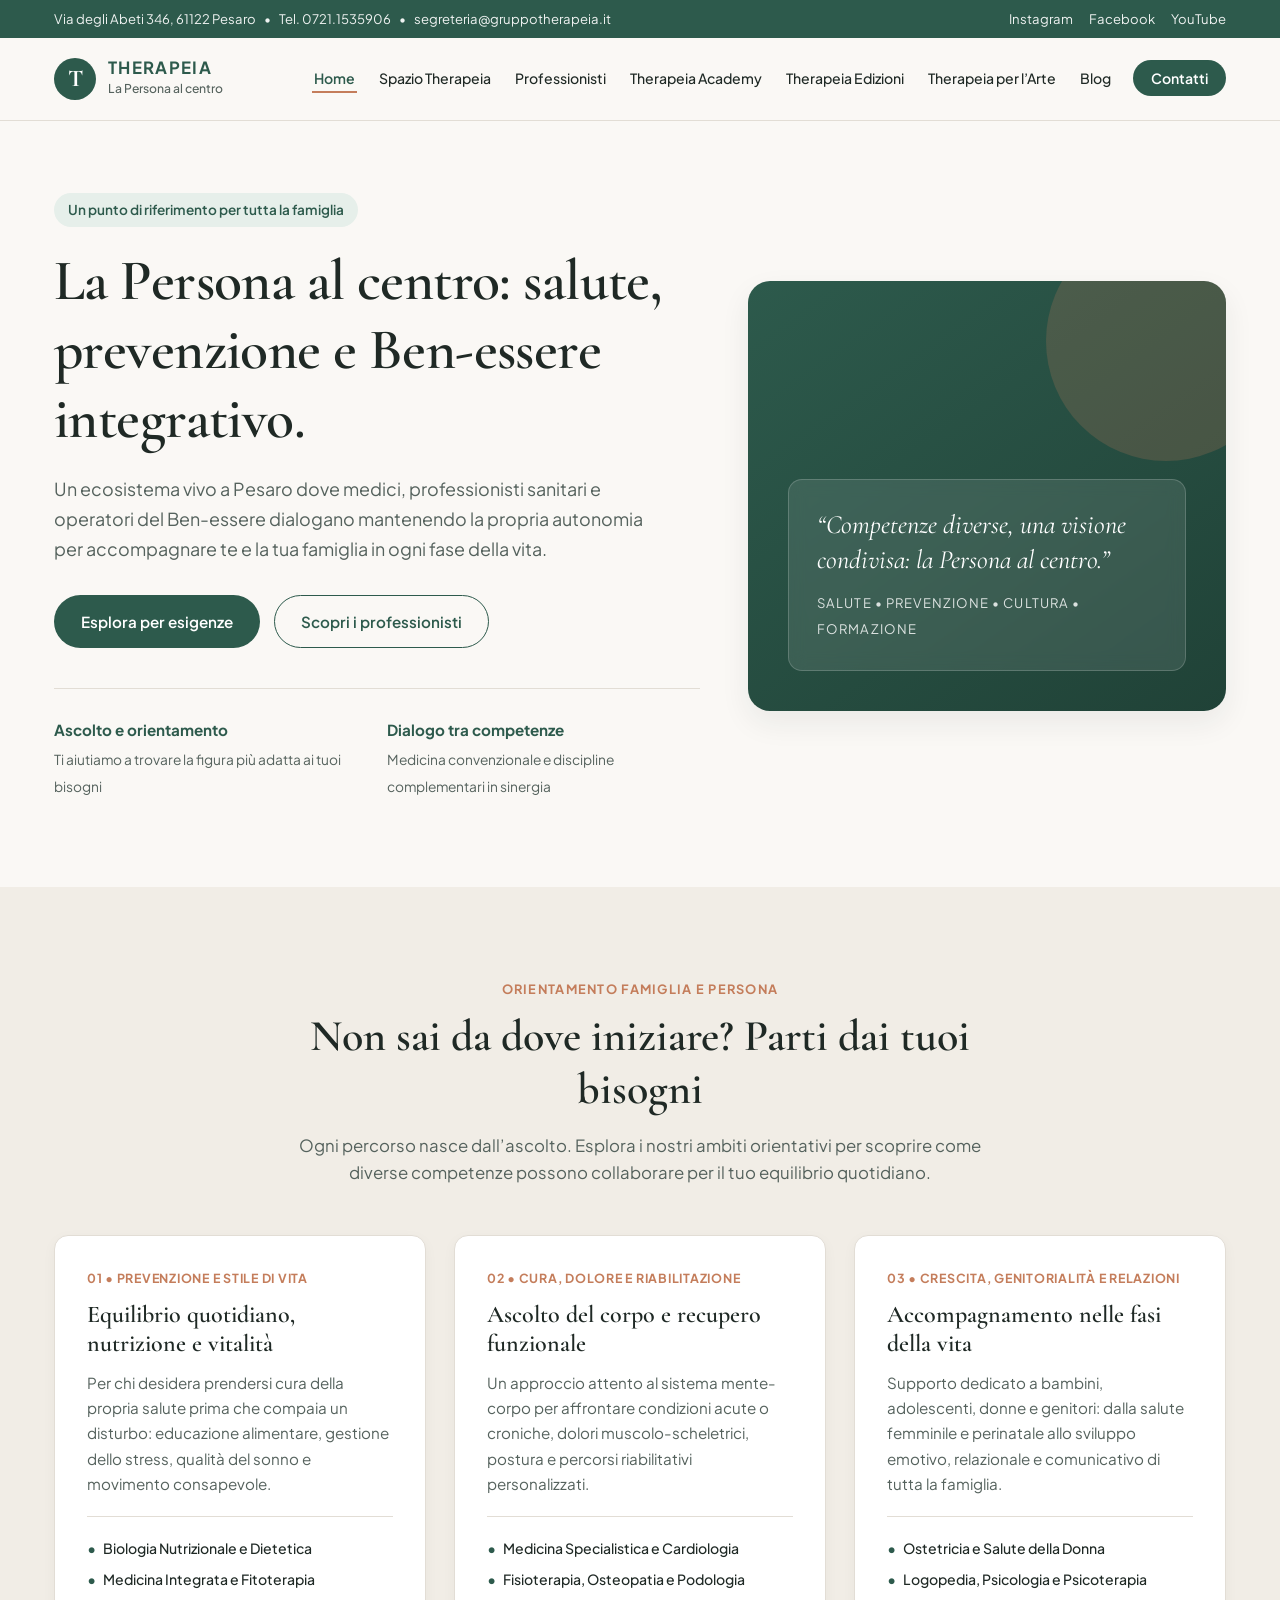
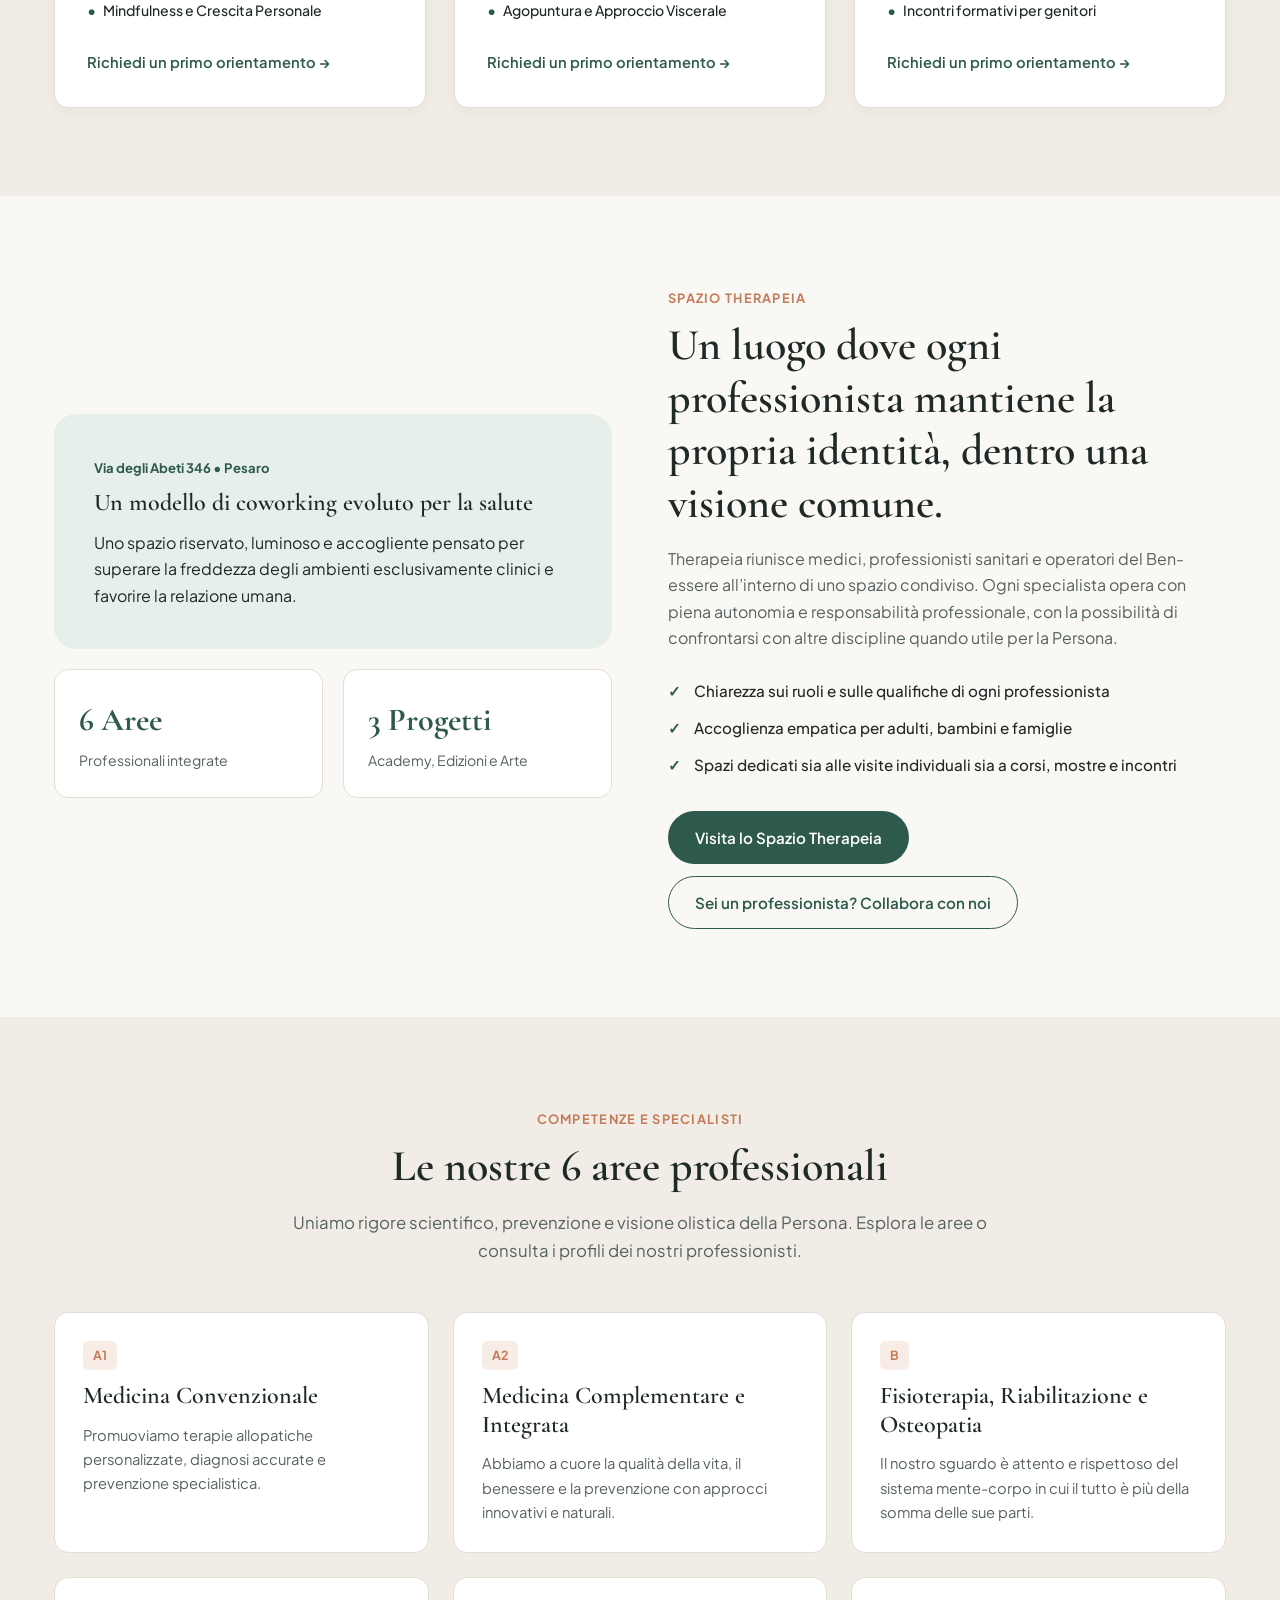
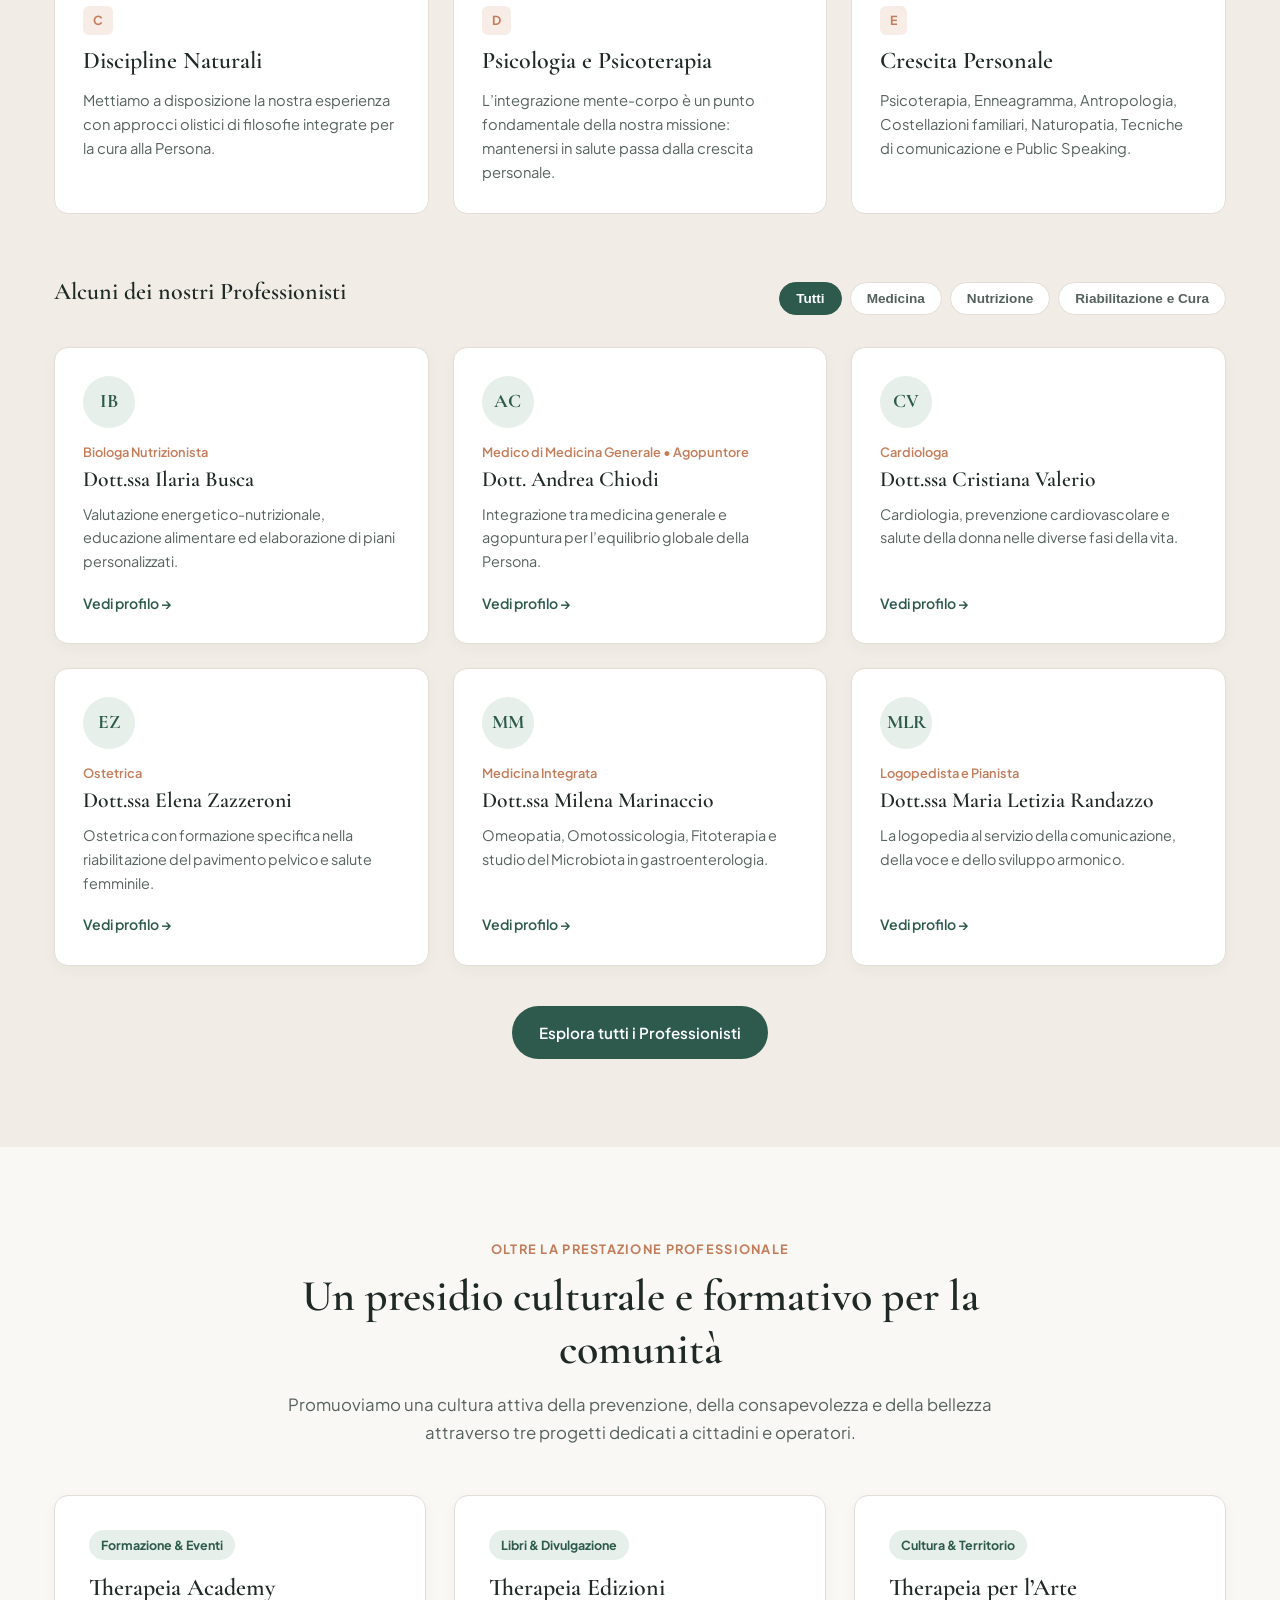
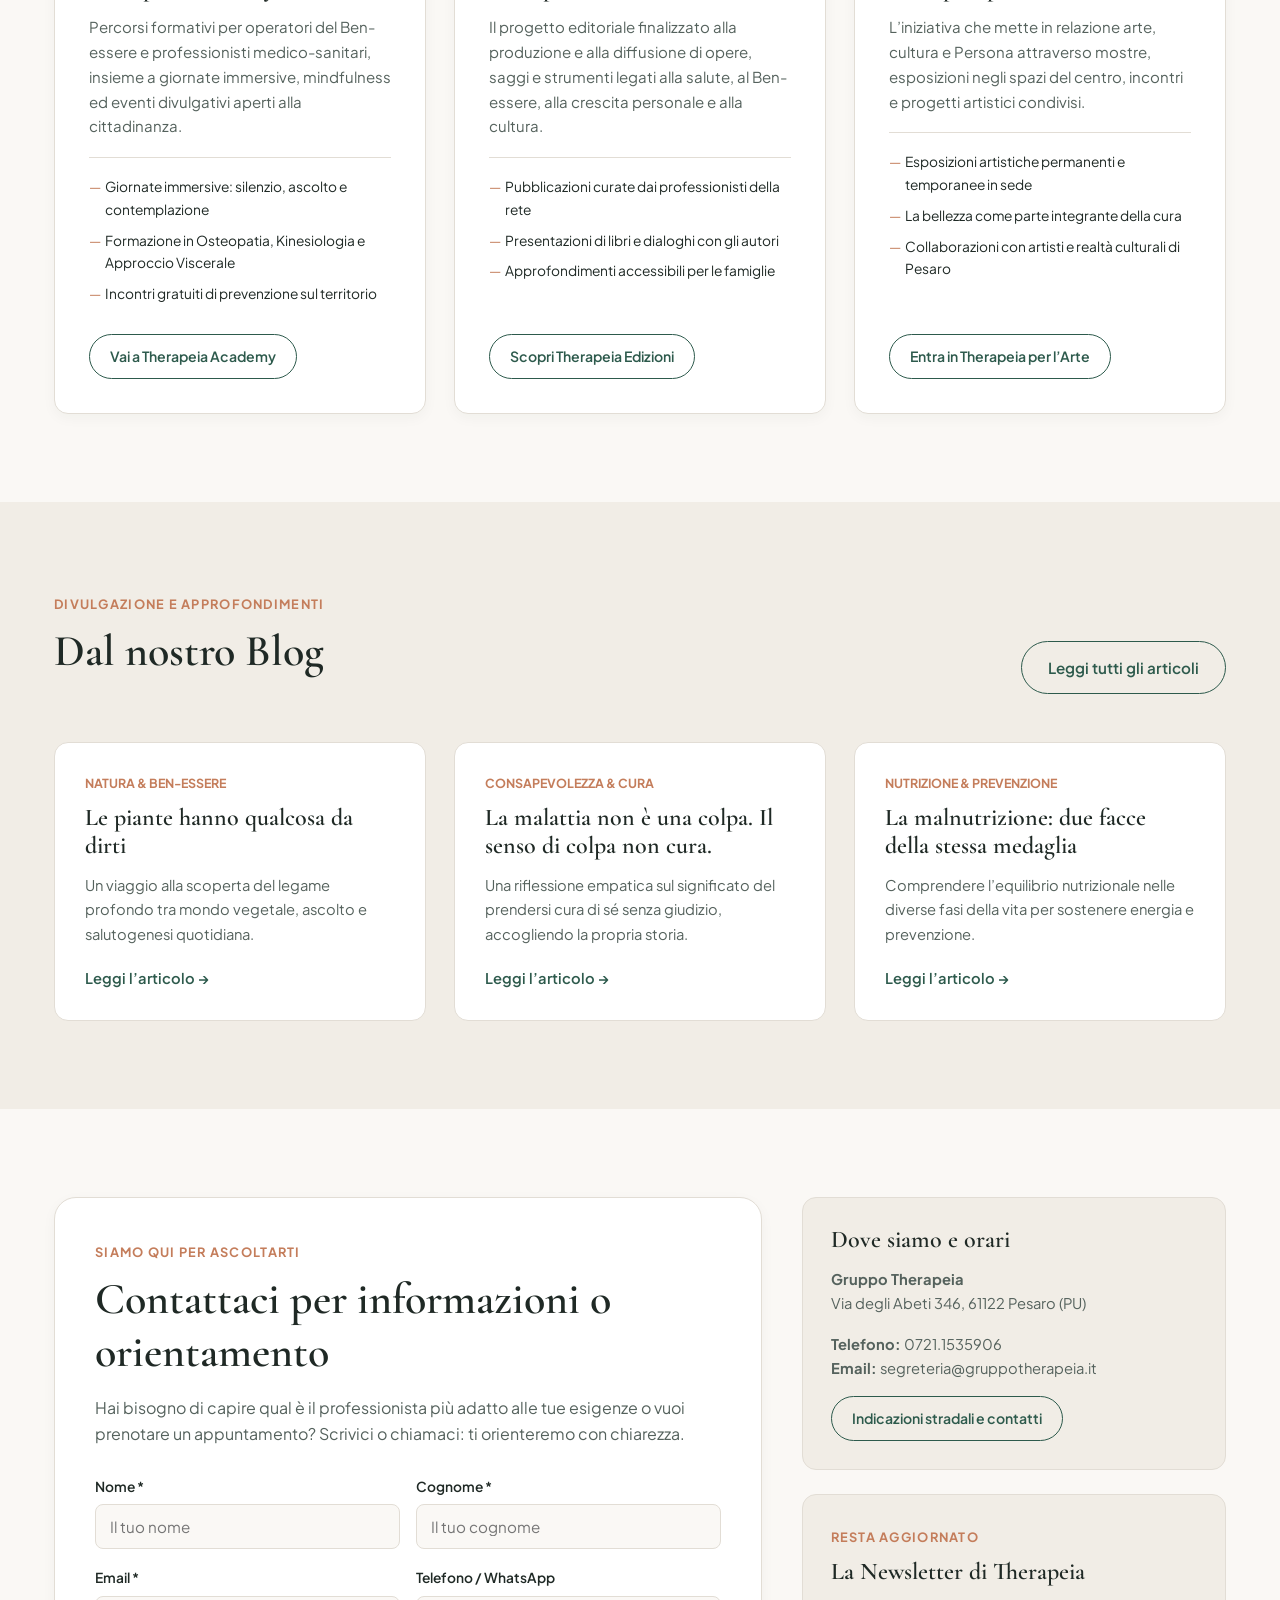
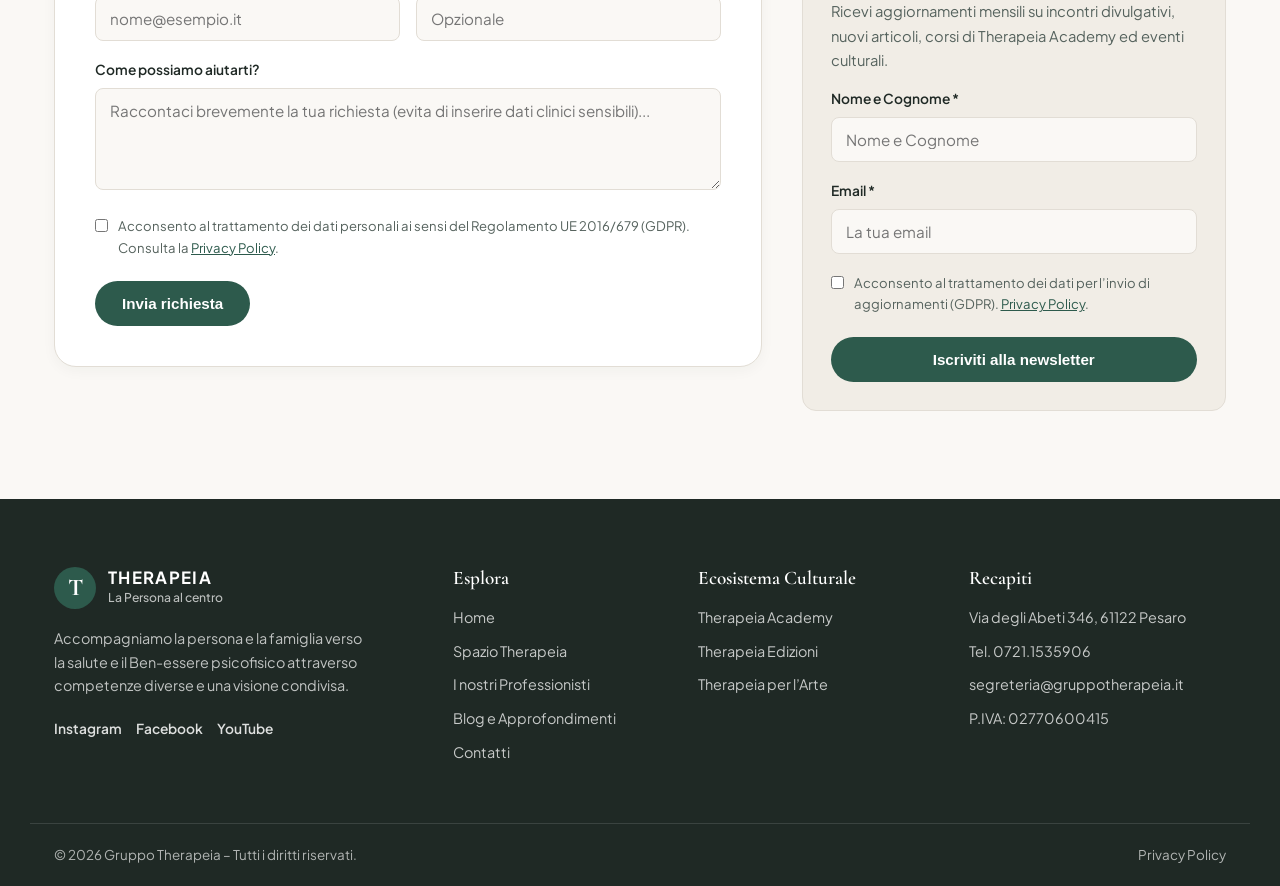
==== index.html @ 41086711 "miao" ====
<!DOCTYPE html>
<html lang="it">
<head>
  <meta charset="UTF-8">
  <meta name="viewport" content="width=device-width, initial-scale=1.0">
  <meta name="description" content="Gruppo Therapeia Pesaro – La Persona al centro. Un punto di riferimento per la salute e il Ben-essere integrativo di tutta la famiglia.">
  <title>Gruppo Therapeia | La Persona al centro – Salute e Ben-essere a Pesaro</title>
  <link rel="preconnect" href="https://fonts.googleapis.com">
  <link rel="preconnect" href="https://fonts.gstatic.com" crossorigin>
  <link href="https://fonts.googleapis.com/css2?family=Cormorant+Garamond:ital,wght@0,500;0,600;0,700;1,500&family=Plus+Jakarta+Sans:wght@400;500;600;700&display=swap" rel="stylesheet">
  <link rel="stylesheet" href="style.css">
</head>
<body>

  <!-- TOP BAR -->
  <div class="top-bar">
    <div class="container top-bar-inner">
      <div class="top-bar-info">
        <span>Via degli Abeti 346, 61122 Pesaro</span>
        <span class="separator">•</span>
        <a href="tel:07211535906">Tel. 0721.1535906</a>
        <span class="separator">•</span>
        <a href="mailto:segreteria@gruppotherapeia.it">segreteria@gruppotherapeia.it</a>
      </div>
      <div class="top-bar-socials">
        <a href="https://www.instagram.com/gruppotherapeia" target="_blank" rel="noopener" aria-label="Instagram">Instagram</a>
        <a href="https://www.facebook.com/Therapeia" target="_blank" rel="noopener" aria-label="Facebook">Facebook</a>
        <a href="https://www.youtube.com/@Therapeia2023" target="_blank" rel="noopener" aria-label="YouTube">YouTube</a>
      </div>
    </div>
  </div>

  <!-- HEADER & NAVIGATION -->
  <header class="site-header" id="siteHeader">
    <div class="container header-inner">
      <a href="index.html" class="brand-logo" aria-label="Gruppo Therapeia Home">
        <span class="brand-mark">T</span>
        <div class="brand-text">
          <span class="brand-name">THERAPEIA</span>
          <span class="brand-payoff">La Persona al centro</span>
        </div>
      </a>

      <button class="mobile-toggle" id="mobileToggle" aria-label="Apri menu" aria-expanded="false">
        <span></span>
        <span></span>
        <span></span>
      </button>

      <nav class="main-nav" id="mainNav" aria-label="Navigazione principale">
        <ul class="nav-list">
          <li><a href="index.html" class="nav-link active">Home</a></li>
          <li><a href="spazio.html" class="nav-link">Spazio Therapeia</a></li>
          <li><a href="professionisti.html" class="nav-link">Professionisti</a></li>
          <li><a href="academy.html" class="nav-link">Therapeia Academy</a></li>
          <li><a href="edizioni.html" class="nav-link">Therapeia Edizioni</a></li>
          <li><a href="arte.html" class="nav-link">Therapeia per l’Arte</a></li>
          <li><a href="blog.html" class="nav-link">Blog</a></li>
          <li><a href="contatti.html" class="nav-cta">Contatti</a></li>
        </ul>
      </nav>
    </div>
  </header>

  <main>
    <!-- HERO SECTION -->
    <section class="hero">
      <div class="container hero-grid">
        <div class="hero-content">
          <span class="badge-pill">Un punto di riferimento per tutta la famiglia</span>
          <h1>La Persona al centro: salute, prevenzione e Ben-essere integrativo.</h1>
          <p class="hero-lead">
            Un ecosistema vivo a Pesaro dove medici, professionisti sanitari e operatori del Ben-essere dialogano mantenendo la propria autonomia per accompagnare te e la tua famiglia in ogni fase della vita.
          </p>
          <div class="hero-actions">
            <a href="#orientamento" class="btn btn-primary">Esplora per esigenze</a>
            <a href="professionisti.html" class="btn btn-outline">Scopri i professionisti</a>
          </div>
          <div class="hero-pillars">
            <div class="pillar-item">
              <strong>Ascolto e orientamento</strong>
              <span>Ti aiutiamo a trovare la figura più adatta ai tuoi bisogni</span>
            </div>
            <div class="pillar-item">
              <strong>Dialogo tra competenze</strong>
              <span>Medicina convenzionale e discipline complementari in sinergia</span>
            </div>
          </div>
        </div>
        <div class="hero-visual">
          <div class="hero-card-main">
            <div class="hero-image-placeholder">
              <div class="hero-quote-box">
                <p class="quote-text">“Competenze diverse, una visione condivisa: la Persona al centro.”</p>
                <span class="quote-sub">Salute • Prevenzione • Cultura • Formazione</span>
              </div>
            </div>
          </div>
        </div>
      </div>
    </section>

    <!-- PERCORSI ORIENTATIVI (ESPLORA PER ESIGENZE) -->
    <section class="section section-sand" id="orientamento">
      <div class="container">
        <div class="section-header centered">
          <span class="eyebrow">Orientamento Famiglia e Persona</span>
          <h2>Non sai da dove iniziare? Parti dai tuoi bisogni</h2>
          <p class="section-desc">
            Ogni percorso nasce dall’ascolto. Esplora i nostri ambiti orientativi per scoprire come diverse competenze possono collaborare per il tuo equilibrio quotidiano.
          </p>
        </div>

        <div class="pathways-grid">
          <article class="pathway-card">
            <span class="pathway-tag">01 • Prevenzione e Stile di Vita</span>
            <h3>Equilibrio quotidiano, nutrizione e vitalità</h3>
            <p>
              Per chi desidera prendersi cura della propria salute prima che compaia un disturbo: educazione alimentare, gestione dello stress, qualità del sonno e movimento consapevole.
            </p>
            <ul class="pathway-areas">
              <li>Biologia Nutrizionale e Dietetica</li>
              <li>Medicina Integrata e Fitoterapia</li>
              <li>Mindfulness e Crescita Personale</li>
            </ul>
            <a href="contatti.html" class="text-link">Richiedi un primo orientamento →</a>
          </article>

          <article class="pathway-card">
            <span class="pathway-tag">02 • Cura, Dolore e Riabilitazione</span>
            <h3>Ascolto del corpo e recupero funzionale</h3>
            <p>
              Un approccio attento al sistema mente-corpo per affrontare condizioni acute o croniche, dolori muscolo-scheletrici, postura e percorsi riabilitativi personalizzati.
            </p>
            <ul class="pathway-areas">
              <li>Medicina Specialistica e Cardiologia</li>
              <li>Fisioterapia, Osteopatia e Podologia</li>
              <li>Agopuntura e Approccio Viscerale</li>
            </ul>
            <a href="contatti.html" class="text-link">Richiedi un primo orientamento →</a>
          </article>

          <article class="pathway-card">
            <span class="pathway-tag">03 • Crescita, Genitorialità e Relazioni</span>
            <h3>Accompagnamento nelle fasi della vita</h3>
            <p>
              Supporto dedicato a bambini, adolescenti, donne e genitori: dalla salute femminile e perinatale allo sviluppo emotivo, relazionale e comunicativo di tutta la famiglia.
            </p>
            <ul class="pathway-areas">
              <li>Ostetricia e Salute della Donna</li>
              <li>Logopedia, Psicologia e Psicoterapia</li>
              <li>Incontri formativi per genitori</li>
            </ul>
            <a href="contatti.html" class="text-link">Richiedi un primo orientamento →</a>
          </article>
        </div>
      </div>
    </section>

    <!-- SPAZIO THERAPEIA -->
    <section class="section" id="spazio">
      <div class="container split-grid">
        <div class="split-visual">
          <div class="spazio-showcase">
            <div class="spazio-box-primary">
              <span class="spazio-label">Via degli Abeti 346 • Pesaro</span>
              <h3>Un modello di coworking evoluto per la salute</h3>
              <p>
                Uno spazio riservato, luminoso e accogliente pensato per superare la freddezza degli ambienti esclusivamente clinici e favorire la relazione umana.
              </p>
            </div>
            <div class="spazio-stats">
              <div class="stat-card">
                <strong>6 Aree</strong>
                <span>Professionali integrate</span>
              </div>
              <div class="stat-card">
                <strong>3 Progetti</strong>
                <span>Academy, Edizioni e Arte</span>
              </div>
            </div>
          </div>
        </div>
        <div class="split-content">
          <span class="eyebrow">Spazio Therapeia</span>
          <h2>Un luogo dove ogni professionista mantiene la propria identità, dentro una visione comune.</h2>
          <p>
            Therapeia riunisce medici, professionisti sanitari e operatori del Ben-essere all’interno di uno spazio condiviso. Ogni specialista opera con piena autonomia e responsabilità professionale, con la possibilità di confrontarsi con altre discipline quando utile per la Persona.
          </p>
          <ul class="check-list">
            <li>Chiarezza sui ruoli e sulle qualifiche di ogni professionista</li>
            <li>Accoglienza empatica per adulti, bambini e famiglie</li>
            <li>Spazi dedicati sia alle visite individuali sia a corsi, mostre e incontri</li>
          </ul>
          <div class="btn-group">
            <a href="spazio.html" class="btn btn-primary">Visita lo Spazio Therapeia</a>
            <a href="contatti.html" class="btn btn-outline">Sei un professionista? Collabora con noi</a>
          </div>
        </div>
      </div>
    </section>

    <!-- AREE PROFESSIONALI & PROFESSIONISTI -->
    <section class="section section-sand" id="professionisti">
      <div class="container">
        <div class="section-header centered">
          <span class="eyebrow">Competenze e Specialisti</span>
          <h2>Le nostre 6 aree professionali</h2>
          <p class="section-desc">
            Uniamo rigore scientifico, prevenzione e visione olistica della Persona. Esplora le aree o consulta i profili dei nostri professionisti.
          </p>
        </div>

        <div class="areas-grid">
          <div class="area-card">
            <span class="area-code">A1</span>
            <h3>Medicina Convenzionale</h3>
            <p>Promuoviamo terapie allopatiche personalizzate, diagnosi accurate e prevenzione specialistica.</p>
          </div>
          <div class="area-card">
            <span class="area-code">A2</span>
            <h3>Medicina Complementare e Integrata</h3>
            <p>Abbiamo a cuore la qualità della vita, il benessere e la prevenzione con approcci innovativi e naturali.</p>
          </div>
          <div class="area-card">
            <span class="area-code">B</span>
            <h3>Fisioterapia, Riabilitazione e Osteopatia</h3>
            <p>Il nostro sguardo è attento e rispettoso del sistema mente-corpo in cui il tutto è più della somma delle sue parti.</p>
          </div>
          <div class="area-card">
            <span class="area-code">C</span>
            <h3>Discipline Naturali</h3>
            <p>Mettiamo a disposizione la nostra esperienza con approcci olistici di filosofie integrate per la cura alla Persona.</p>
          </div>
          <div class="area-card">
            <span class="area-code">D</span>
            <h3>Psicologia e Psicoterapia</h3>
            <p>L’integrazione mente-corpo è un punto fondamentale della nostra missione: mantenersi in salute passa dalla crescita personale.</p>
          </div>
          <div class="area-card">
            <span class="area-code">E</span>
            <h3>Crescita Personale</h3>
            <p>Psicoterapia, Enneagramma, Antropologia, Costellazioni familiari, Naturopatia, Tecniche di comunicazione e Public Speaking.</p>
          </div>
        </div>

        <div class="professionals-preview">
          <div class="preview-header">
            <h3>Alcuni dei nostri Professionisti</h3>
            <div class="filter-pills" role="tablist" aria-label="Filtra professionisti per area">
              <button class="filter-btn active" data-filter="all">Tutti</button>
              <button class="filter-btn" data-filter="medicina">Medicina</button>
              <button class="filter-btn" data-filter="nutrizione">Nutrizione</button>
              <button class="filter-btn" data-filter="riabilitazione">Riabilitazione e Cura</button>
            </div>
          </div>

          <div class="team-grid" id="teamGrid">
            <article class="pro-card" data-category="nutrizione">
              <div class="pro-avatar">IB</div>
              <span class="pro-role">Biologa Nutrizionista</span>
              <h4>Dott.ssa Ilaria Busca</h4>
              <p>Valutazione energetico-nutrizionale, educazione alimentare ed elaborazione di piani personalizzati.</p>
              <a href="professionisti.html" class="pro-link">Vedi profilo →</a>
            </article>

            <article class="pro-card" data-category="medicina">
              <div class="pro-avatar">AC</div>
              <span class="pro-role">Medico di Medicina Generale • Agopuntore</span>
              <h4>Dott. Andrea Chiodi</h4>
              <p>Integrazione tra medicina generale e agopuntura per l’equilibrio globale della Persona.</p>
              <a href="professionisti.html" class="pro-link">Vedi profilo →</a>
            </article>

            <article class="pro-card" data-category="medicina">
              <div class="pro-avatar">CV</div>
              <span class="pro-role">Cardiologa</span>
              <h4>Dott.ssa Cristiana Valerio</h4>
              <p>Cardiologia, prevenzione cardiovascolare e salute della donna nelle diverse fasi della vita.</p>
              <a href="professionisti.html" class="pro-link">Vedi profilo →</a>
            </article>

            <article class="pro-card" data-category="riabilitazione">
              <div class="pro-avatar">EZ</div>
              <span class="pro-role">Ostetrica</span>
              <h4>Dott.ssa Elena Zazzeroni</h4>
              <p>Ostetrica con formazione specifica nella riabilitazione del pavimento pelvico e salute femminile.</p>
              <a href="professionisti.html" class="pro-link">Vedi profilo →</a>
            </article>

            <article class="pro-card" data-category="medicina">
              <div class="pro-avatar">MM</div>
              <span class="pro-role">Medicina Integrata</span>
              <h4>Dott.ssa Milena Marinaccio</h4>
              <p>Omeopatia, Omotossicologia, Fitoterapia e studio del Microbiota in gastroenterologia.</p>
              <a href="professionisti.html" class="pro-link">Vedi profilo →</a>
            </article>

            <article class="pro-card" data-category="riabilitazione">
              <div class="pro-avatar">MLR</div>
              <span class="pro-role">Logopedista e Pianista</span>
              <h4>Dott.ssa Maria Letizia Randazzo</h4>
              <p>La logopedia al servizio della comunicazione, della voce e dello sviluppo armonico.</p>
              <a href="professionisti.html" class="pro-link">Vedi profilo →</a>
            </article>
          </div>

          <div class="centered-cta">
            <a href="professionisti.html" class="btn btn-primary">Esplora tutti i Professionisti</a>
          </div>
        </div>
      </div>
    </section>

    <!-- ECOSISTEMA CULTURALE: ACADEMY, EDIZIONI, ARTE -->
    <section class="section" id="ecosistema">
      <div class="container">
        <div class="section-header centered">
          <span class="eyebrow">Oltre la prestazione professionale</span>
          <h2>Un presidio culturale e formativo per la comunità</h2>
          <p class="section-desc">
            Promuoviamo una cultura attiva della prevenzione, della consapevolezza e della bellezza attraverso tre progetti dedicati a cittadini e operatori.
          </p>
        </div>

        <div class="ecosystem-grid">
          <article class="eco-card">
            <div class="eco-badge">Formazione & Eventi</div>
            <h3>Therapeia Academy</h3>
            <p>
              Percorsi formativi per operatori del Ben-essere e professionisti medico-sanitari, insieme a giornate immersive, mindfulness ed eventi divulgativi aperti alla cittadinanza.
            </p>
            <ul class="eco-highlights">
              <li>Giornate immersive: silenzio, ascolto e contemplazione</li>
              <li>Formazione in Osteopatia, Kinesiologia e Approccio Viscerale</li>
              <li>Incontri gratuiti di prevenzione sul territorio</li>
            </ul>
            <a href="academy.html" class="btn btn-outline btn-sm">Vai a Therapeia Academy</a>
          </article>

          <article class="eco-card">
            <div class="eco-badge">Libri & Divulgazione</div>
            <h3>Therapeia Edizioni</h3>
            <p>
              Il progetto editoriale finalizzato alla produzione e alla diffusione di opere, saggi e strumenti legati alla salute, al Ben-essere, alla crescita personale e alla cultura.
            </p>
            <ul class="eco-highlights">
              <li>Pubblicazioni curate dai professionisti della rete</li>
              <li>Presentazioni di libri e dialoghi con gli autori</li>
              <li>Approfondimenti accessibili per le famiglie</li>
            </ul>
            <a href="edizioni.html" class="btn btn-outline btn-sm">Scopri Therapeia Edizioni</a>
          </article>

          <article class="eco-card">
            <div class="eco-badge">Cultura & Territorio</div>
            <h3>Therapeia per l’Arte</h3>
            <p>
              L’iniziativa che mette in relazione arte, cultura e Persona attraverso mostre, esposizioni negli spazi del centro, incontri e progetti artistici condivisi.
            </p>
            <ul class="eco-highlights">
              <li>Esposizioni artistiche permanenti e temporanee in sede</li>
              <li>La bellezza come parte integrante della cura</li>
              <li>Collaborazioni con artisti e realtà culturali di Pesaro</li>
            </ul>
            <a href="arte.html" class="btn btn-outline btn-sm">Entra in Therapeia per l’Arte</a>
          </article>
        </div>
      </div>
    </section>

    <!-- BLOG & PILLOLE INFORMATIVE -->
    <section class="section section-sand" id="blog">
      <div class="container">
        <div class="section-header flex-between">
          <div>
            <span class="eyebrow">Divulgazione e Approfondimenti</span>
            <h2>Dal nostro Blog</h2>
          </div>
          <a href="blog.html" class="btn btn-outline">Leggi tutti gli articoli</a>
        </div>

        <div class="blog-grid">
          <article class="blog-card">
            <div class="blog-meta">Natura & Ben-essere</div>
            <h3><a href="blog.html">Le piante hanno qualcosa da dirti</a></h3>
            <p>Un viaggio alla scoperta del legame profondo tra mondo vegetale, ascolto e salutogenesi quotidiana.</p>
            <a href="blog.html" class="text-link">Leggi l’articolo →</a>
          </article>

          <article class="blog-card">
            <div class="blog-meta">Consapevolezza & Cura</div>
            <h3><a href="blog.html">La malattia non è una colpa. Il senso di colpa non cura.</a></h3>
            <p>Una riflessione empatica sul significato del prendersi cura di sé senza giudizio, accogliendo la propria storia.</p>
            <a href="blog.html" class="text-link">Leggi l’articolo →</a>
          </article>

          <article class="blog-card">
            <div class="blog-meta">Nutrizione & Prevenzione</div>
            <h3><a href="blog.html">La malnutrizione: due facce della stessa medaglia</a></h3>
            <p>Comprendere l’equilibrio nutrizionale nelle diverse fasi della vita per sostenere energia e prevenzione.</p>
            <a href="blog.html" class="text-link">Leggi l’articolo →</a>
          </article>
        </div>
      </div>
    </section>

    <!-- CONTATTI & NEWSLETTER -->
    <section class="section" id="contatti">
      <div class="container contact-wrapper">
        <div class="contact-box">
          <span class="eyebrow">Siamo qui per ascoltarti</span>
          <h2>Contattaci per informazioni o orientamento</h2>
          <p>
            Hai bisogno di capire qual è il professionista più adatto alle tue esigenze o vuoi prenotare un appuntamento? Scrivici o chiamaci: ti orienteremo con chiarezza.
          </p>

          <form class="therapeia-form" id="contactForm" action="#" method="post">
            <div class="form-row">
              <div class="form-group">
                <label for="contactNome">Nome *</label>
                <input type="text" id="contactNome" name="nome" required placeholder="Il tuo nome">
              </div>
              <div class="form-group">
                <label for="contactCognome">Cognome *</label>
                <input type="text" id="contactCognome" name="cognome" required placeholder="Il tuo cognome">
              </div>
            </div>
            <div class="form-row">
              <div class="form-group">
                <label for="contactEmail">Email *</label>
                <input type="email" id="contactEmail" name="email" required placeholder="nome@esempio.it">
              </div>
              <div class="form-group">
                <label for="contactTelefono">Telefono / WhatsApp</label>
                <input type="tel" id="contactTelefono" name="telefono" placeholder="Opzionale">
              </div>
            </div>
            <div class="form-group">
              <label for="contactMessaggio">Come possiamo aiutarti?</label>
              <textarea id="contactMessaggio" name="messaggio" rows="4" placeholder="Raccontaci brevemente la tua richiesta (evita di inserire dati clinici sensibili)..."></textarea>
            </div>
            <div class="form-privacy">
              <input type="checkbox" id="privacyContact" required>
              <label for="privacyContact">
                Acconsento al trattamento dei dati personali ai sensi del Regolamento UE 2016/679 (GDPR). Consulta la <a href="privacy-policy.html">Privacy Policy</a>.
              </label>
            </div>
            <button type="submit" class="btn btn-primary">Invia richiesta</button>
          </form>
        </div>

        <aside class="newsletter-sidebar">
          <div class="info-card">
            <h3>Dove siamo e orari</h3>
            <p><strong>Gruppo Therapeia</strong><br>Via degli Abeti 346, 61122 Pesaro (PU)</p>
            <p><strong>Telefono:</strong> <a href="tel:07211535906">0721.1535906</a><br>
               <strong>Email:</strong> <a href="mailto:segreteria@gruppotherapeia.it">segreteria@gruppotherapeia.it</a></p>
            <a href="contatti.html" class="btn btn-outline btn-sm">Indicazioni stradali e contatti</a>
          </div>

          <div class="newsletter-card">
            <span class="eyebrow">Resta aggiornato</span>
            <h3>La Newsletter di Therapeia</h3>
            <p>Ricevi aggiornamenti mensili su incontri divulgativi, nuovi articoli, corsi di Therapeia Academy ed eventi culturali.</p>
            <form class="therapeia-form" id="newsletterForm" action="#" method="post">
              <div class="form-group">
                <label for="newsNome">Nome e Cognome *</label>
                <input type="text" id="newsNome" name="nome_completo" required placeholder="Nome e Cognome">
              </div>
              <div class="form-group">
                <label for="newsEmail">Email *</label>
                <input type="email" id="newsEmail" name="email" required placeholder="La tua email">
              </div>
              <div class="form-privacy">
                <input type="checkbox" id="privacyNews" required>
                <label for="privacyNews">
                  Acconsento al trattamento dei dati per l’invio di aggiornamenti (GDPR). <a href="privacy-policy.html">Privacy Policy</a>.
                </label>
              </div>
              <button type="submit" class="btn btn-primary btn-full">Iscriviti alla newsletter</button>
            </form>
          </div>
        </aside>
      </div>
    </section>
  </main>

  <!-- FOOTER -->
  <footer class="site-footer">
    <div class="container footer-grid">
      <div class="footer-brand">
        <a href="index.html" class="brand-logo footer-logo">
          <span class="brand-mark">T</span>
          <div class="brand-text">
            <span class="brand-name">THERAPEIA</span>
            <span class="brand-payoff">La Persona al centro</span>
          </div>
        </a>
        <p>
          Accompagniamo la persona e la famiglia verso la salute e il Ben-essere psicofisico attraverso competenze diverse e una visione condivisa.
        </p>
        <div class="footer-socials">
          <a href="https://www.instagram.com/gruppotherapeia" target="_blank" rel="noopener">Instagram</a>
          <a href="https://www.facebook.com/Therapeia" target="_blank" rel="noopener">Facebook</a>
          <a href="https://www.youtube.com/@Therapeia2023" target="_blank" rel="noopener">YouTube</a>
        </div>
      </div>

      <div class="footer-col">
        <h4>Esplora</h4>
        <ul>
          <li><a href="index.html">Home</a></li>
          <li><a href="spazio.html">Spazio Therapeia</a></li>
          <li><a href="professionisti.html">I nostri Professionisti</a></li>
          <li><a href="blog.html">Blog e Approfondimenti</a></li>
          <li><a href="contatti.html">Contatti</a></li>
        </ul>
      </div>

      <div class="footer-col">
        <h4>Ecosistema Culturale</h4>
        <ul>
          <li><a href="academy.html">Therapeia Academy</a></li>
          <li><a href="edizioni.html">Therapeia Edizioni</a></li>
          <li><a href="arte.html">Therapeia per l’Arte</a></li>
        </ul>
      </div>

      <div class="footer-col">
        <h4>Recapiti</h4>
        <ul class="footer-contact-list">
          <li>Via degli Abeti 346, 61122 Pesaro</li>
          <li>Tel. <a href="tel:07211535906">0721.1535906</a></li>
          <li><a href="mailto:segreteria@gruppotherapeia.it">segreteria@gruppotherapeia.it</a></li>
          <li>P.IVA: 02770600415</li>
        </ul>
      </div>
    </div>

    <div class="footer-bottom">
      <div class="container footer-bottom-inner">
        <p>© 2026 Gruppo Therapeia – Tutti i diritti riservati.</p>
        <a href="privacy-policy.html">Privacy Policy</a>
      </div>
    </div>
  </footer>

  <script src="script.js"></script>
</body>
</html>
---- style.css ----
:root {
  --bg-primary: #FAF8F5;
  --bg-secondary: #F1EDE6;
  --bg-card: #FFFFFF;
  --primary: #2D5A4C;
  --primary-dark: #204237;
  --primary-light: #E6EFEA;
  --accent: #C47D5B;
  --accent-light: #F7ECE6;
  --text-main: #1F2925;
  --text-muted: #55625D;
  --border: #E2DDD5;
  --radius-sm: 8px;
  --radius-md: 14px;
  --radius-lg: 22px;
  --shadow-sm: 0 4px 14px rgba(31, 41, 37, 0.04);
  --shadow-md: 0 12px 30px rgba(31, 41, 37, 0.07);
  --font-serif: 'Cormorant Garamond', Georgia, serif;
  --font-sans: 'Plus Jakarta Sans', -apple-system, BlinkMacSystemFont, sans-serif;
  --transition: all 0.25s ease;
}

*,
*::before,
*::after {
  box-sizing: border-box;
  margin: 0;
  padding: 0;
}

html {
  scroll-behavior: smooth;
}

body {
  font-family: var(--font-sans);
  background-color: var(--bg-primary);
  color: var(--text-main);
  line-height: 1.65;
  font-size: 16px;
  -webkit-font-smoothing: antialiased;
}

img {
  max-width: 100%;
  display: block;
}

a {
  color: inherit;
  text-decoration: none;
  transition: var(--transition);
}

ul {
  list-style: none;
}

.container {
  width: 100%;
  max-width: 1220px;
  margin: 0 auto;
  padding: 0 24px;
}

/* TYPOGRAPHY */
h1, h2, h3, h4 {
  font-family: var(--font-serif);
  font-weight: 600;
  line-height: 1.2;
  color: var(--text-main);
}

h1 {
  font-size: clamp(2.4rem, 4.5vw, 3.6rem);
  letter-spacing: -0.01em;
}

h2 {
  font-size: clamp(2rem, 3.5vw, 2.75rem);
  margin-bottom: 16px;
}

h3 {
  font-size: 1.5rem;
  margin-bottom: 12px;
}

.eyebrow {
  display: inline-block;
  font-size: 0.8rem;
  font-weight: 700;
  text-transform: uppercase;
  letter-spacing: 0.1em;
  color: var(--accent);
  margin-bottom: 10px;
}

.badge-pill {
  display: inline-block;
  background-color: var(--primary-light);
  color: var(--primary);
  font-size: 0.85rem;
  font-weight: 600;
  padding: 6px 14px;
  border-radius: 50px;
  margin-bottom: 20px;
}

/* BUTTONS */
.btn {
  display: inline-flex;
  align-items: center;
  justify-content: center;
  padding: 13px 26px;
  border-radius: 50px;
  font-weight: 600;
  font-size: 0.95rem;
  cursor: pointer;
  border: 1.5px solid transparent;
  transition: var(--transition);
  text-align: center;
}

.btn-primary {
  background-color: var(--primary);
  color: #FFFFFF;
}

.btn-primary:hover {
  background-color: var(--primary-dark);
  transform: translateY(-1px);
}

.btn-outline {
  background-color: transparent;
  border-color: var(--primary);
  color: var(--primary);
}

.btn-outline:hover {
  background-color: var(--primary);
  color: #FFFFFF;
}

.btn-sm {
  padding: 10px 20px;
  font-size: 0.88rem;
}

.btn-full {
  width: 100%;
}

.text-link {
  display: inline-block;
  font-weight: 600;
  color: var(--primary);
  font-size: 0.92rem;
  margin-top: auto;
}

.text-link:hover {
  color: var(--accent);
}

/* TOP BAR */
.top-bar {
  background-color: var(--primary);
  color: rgba(255, 255, 255, 0.92);
  font-size: 0.82rem;
  padding: 8px 0;
}

.top-bar-inner {
  display: flex;
  justify-content: space-between;
  align-items: center;
  flex-wrap: wrap;
  gap: 10px;
}

.top-bar-info {
  display: flex;
  align-items: center;
  flex-wrap: wrap;
  gap: 8px;
}

.top-bar-info a:hover,
.top-bar-socials a:hover {
  text-decoration: underline;
}

.top-bar-socials {
  display: flex;
  gap: 16px;
}

/* HEADER & NAVIGATION */
.site-header {
  position: sticky;
  top: 0;
  z-index: 1000;
  background-color: rgba(250, 248, 245, 0.95);
  backdrop-filter: blur(10px);
  border-bottom: 1px solid var(--border);
}

.header-inner {
  display: flex;
  align-items: center;
  justify-content: space-between;
  height: 82px;
}

.brand-logo {
  display: flex;
  align-items: center;
  gap: 12px;
}

.brand-mark {
  width: 42px;
  height: 42px;
  border-radius: 50%;
  background-color: var(--primary);
  color: #FFFFFF;
  font-family: var(--font-serif);
  font-size: 1.5rem;
  font-weight: 700;
  display: flex;
  align-items: center;
  justify-content: center;
}

.brand-text {
  display: flex;
  flex-direction: column;
}

.brand-name {
  font-weight: 700;
  font-size: 1.05rem;
  letter-spacing: 0.08em;
  color: var(--primary);
  line-height: 1.1;
}

.brand-payoff {
  font-size: 0.76rem;
  color: var(--text-muted);
  font-weight: 500;
}

.nav-list {
  display: flex;
  align-items: center;
  gap: 20px;
}

.nav-link {
  font-size: 0.88rem;
  font-weight: 500;
  color: var(--text-main);
  padding: 6px 2px;
  position: relative;
}

.nav-link:hover,
.nav-link.active {
  color: var(--primary);
  font-weight: 600;
}

.nav-link.active::after {
  content: '';
  position: absolute;
  bottom: 0;
  left: 0;
  width: 100%;
  height: 2px;
  background-color: var(--accent);
}

.nav-cta {
  background-color: var(--primary);
  color: #FFFFFF;
  padding: 9px 18px;
  border-radius: 50px;
  font-size: 0.88rem;
  font-weight: 600;
}

.nav-cta:hover {
  background-color: var(--primary-dark);
}

.mobile-toggle {
  display: none;
  flex-direction: column;
  gap: 5px;
  background: none;
  border: none;
  cursor: pointer;
  padding: 6px;
}

.mobile-toggle span {
  width: 24px;
  height: 2px;
  background-color: var(--text-main);
  transition: var(--transition);
}

/* HERO */
.hero {
  padding: 72px 0 88px;
}

.hero-grid {
  display: grid;
  grid-template-columns: 1.15fr 0.85fr;
  gap: 48px;
  align-items: center;
}

.hero-lead {
  font-size: 1.12rem;
  color: var(--text-muted);
  margin: 20px 0 32px;
  max-width: 600px;
}

.hero-actions {
  display: flex;
  flex-wrap: wrap;
  gap: 14px;
  margin-bottom: 40px;
}

.hero-pillars {
  display: grid;
  grid-template-columns: 1fr 1fr;
  gap: 20px;
  padding-top: 28px;
  border-top: 1px solid var(--border);
}

.pillar-item strong {
  display: block;
  font-size: 0.95rem;
  color: var(--primary);
  margin-bottom: 4px;
}

.pillar-item span {
  font-size: 0.86rem;
  color: var(--text-muted);
}

.hero-card-main {
  background: linear-gradient(145deg, var(--primary) 0%, var(--primary-dark) 100%);
  border-radius: var(--radius-lg);
  padding: 40px;
  color: #FFFFFF;
  min-height: 430px;
  display: flex;
  flex-direction: column;
  justify-content: flex-end;
  box-shadow: var(--shadow-md);
  position: relative;
  overflow: hidden;
}

.hero-card-main::before {
  content: '';
  position: absolute;
  top: -60px;
  right: -60px;
  width: 240px;
  height: 240px;
  border-radius: 50%;
  background: rgba(196, 125, 91, 0.22);
}

.hero-quote-box {
  position: relative;
  z-index: 1;
  background: rgba(255, 255, 255, 0.1);
  backdrop-filter: blur(8px);
  padding: 28px;
  border-radius: var(--radius-md);
  border: 1px solid rgba(255, 255, 255, 0.18);
}

.quote-text {
  font-family: var(--font-serif);
  font-size: 1.65rem;
  font-style: italic;
  line-height: 1.3;
  margin-bottom: 12px;
}

.quote-sub {
  font-size: 0.82rem;
  text-transform: uppercase;
  letter-spacing: 0.08em;
  color: rgba(255, 255, 255, 0.82);
}

/* SECTIONS GENERAL */
.section {
  padding: 88px 0;
}

.section-sand {
  background-color: var(--bg-secondary);
}

.section-header {
  margin-bottom: 48px;
}

.section-header.centered {
  text-align: center;
  max-width: 720px;
  margin-left: auto;
  margin-right: auto;
}

.section-header.flex-between {
  display: flex;
  justify-content: space-between;
  align-items: flex-end;
  flex-wrap: wrap;
  gap: 20px;
}

.section-desc {
  color: var(--text-muted);
  font-size: 1.05rem;
}

/* PATHWAYS (ORIENTAMENTO) */
.pathways-grid {
  display: grid;
  grid-template-columns: repeat(3, 1fr);
  gap: 28px;
}

.pathway-card {
  background-color: var(--bg-card);
  border: 1px solid var(--border);
  border-radius: var(--radius-md);
  padding: 32px;
  display: flex;
  flex-direction: column;
  box-shadow: var(--shadow-sm);
  transition: var(--transition);
}

.pathway-card:hover {
  transform: translateY(-4px);
  box-shadow: var(--shadow-md);
}

.pathway-tag {
  font-size: 0.78rem;
  font-weight: 700;
  color: var(--accent);
  text-transform: uppercase;
  letter-spacing: 0.06em;
  margin-bottom: 12px;
}

.pathway-card p {
  color: var(--text-muted);
  font-size: 0.95rem;
  margin-bottom: 20px;
}

.pathway-areas {
  margin-bottom: 24px;
  padding-top: 16px;
  border-top: 1px solid var(--border);
}

.pathway-areas li {
  font-size: 0.88rem;
  font-weight: 500;
  padding: 4px 0 4px 16px;
  position: relative;
}

.pathway-areas li::before {
  content: '•';
  color: var(--primary);
  position: absolute;
  left: 0;
  font-weight: 700;
}

/* SPAZIO THERAPEIA */
.split-grid {
  display: grid;
  grid-template-columns: 1fr 1fr;
  gap: 56px;
  align-items: center;
}

.spazio-box-primary {
  background-color: var(--primary-light);
  padding: 40px;
  border-radius: var(--radius-lg);
  margin-bottom: 20px;
}

.spazio-label {
  display: inline-block;
  font-size: 0.82rem;
  font-weight: 700;
  color: var(--primary);
  margin-bottom: 10px;
}

.spazio-stats {
  display: grid;
  grid-template-columns: 1fr 1fr;
  gap: 20px;
}

.stat-card {
  background-color: var(--bg-card);
  border: 1px solid var(--border);
  border-radius: var(--radius-md);
  padding: 24px;
}

.stat-card strong {
  display: block;
  font-family: var(--font-serif);
  font-size: 2rem;
  color: var(--primary);
}

.stat-card span {
  font-size: 0.88rem;
  color: var(--text-muted);
}

.split-content p {
  color: var(--text-muted);
  margin-bottom: 20px;
}

.check-list {
  margin-bottom: 28px;
}

.check-list li {
  padding: 6px 0 6px 26px;
  position: relative;
  font-weight: 500;
  font-size: 0.95rem;
}

.check-list li::before {
  content: '✓';
  position: absolute;
  left: 0;
  color: var(--primary);
  font-weight: 700;
}

.btn-group {
  display: flex;
  flex-wrap: wrap;
  gap: 12px;
}

/* AREE PROFESSIONALI */
.areas-grid {
  display: grid;
  grid-template-columns: repeat(3, 1fr);
  gap: 24px;
  margin-bottom: 64px;
}

.area-card {
  background-color: var(--bg-card);
  border: 1px solid var(--border);
  border-radius: var(--radius-md);
  padding: 28px;
}

.area-code {
  display: inline-block;
  background-color: var(--accent-light);
  color: var(--accent);
  font-weight: 700;
  font-size: 0.78rem;
  padding: 4px 10px;
  border-radius: 6px;
  margin-bottom: 12px;
}

.area-card p {
  font-size: 0.92rem;
  color: var(--text-muted);
}

/* PROFESSIONALS PREVIEW */
.preview-header {
  display: flex;
  justify-content: space-between;
  align-items: center;
  flex-wrap: wrap;
  gap: 16px;
  margin-bottom: 28px;
}

.filter-pills {
  display: flex;
  flex-wrap: wrap;
  gap: 8px;
}

.filter-btn {
  background-color: var(--bg-card);
  border: 1px solid var(--border);
  padding: 8px 16px;
  border-radius: 50px;
  font-size: 0.85rem;
  font-weight: 600;
  color: var(--text-muted);
  cursor: pointer;
  transition: var(--transition);
}

.filter-btn.active,
.filter-btn:hover {
  background-color: var(--primary);
  color: #FFFFFF;
  border-color: var(--primary);
}

.team-grid {
  display: grid;
  grid-template-columns: repeat(3, 1fr);
  gap: 24px;
}

.pro-card {
  background-color: var(--bg-card);
  border: 1px solid var(--border);
  border-radius: var(--radius-md);
  padding: 28px;
  display: flex;
  flex-direction: column;
  box-shadow: var(--shadow-sm);
}

.pro-avatar {
  width: 52px;
  height: 52px;
  border-radius: 50%;
  background-color: var(--primary-light);
  color: var(--primary);
  font-family: var(--font-serif);
  font-weight: 700;
  font-size: 1.2rem;
  display: flex;
  align-items: center;
  justify-content: center;
  margin-bottom: 14px;
}

.pro-role {
  font-size: 0.8rem;
  font-weight: 600;
  color: var(--accent);
  margin-bottom: 4px;
}

.pro-card h4 {
  font-size: 1.35rem;
  margin-bottom: 10px;
}

.pro-card p {
  font-size: 0.9rem;
  color: var(--text-muted);
  margin-bottom: 18px;
}

.pro-link {
  margin-top: auto;
  font-size: 0.88rem;
  font-weight: 600;
  color: var(--primary);
}

.centered-cta {
  text-align: center;
  margin-top: 40px;
}

/* ECOSYSTEM (ACADEMY, EDIZIONI, ARTE) */
.ecosystem-grid {
  display: grid;
  grid-template-columns: repeat(3, 1fr);
  gap: 28px;
}

.eco-card {
  background-color: var(--bg-card);
  border: 1px solid var(--border);
  border-radius: var(--radius-md);
  padding: 34px;
  display: flex;
  flex-direction: column;
  box-shadow: var(--shadow-sm);
}

.eco-badge {
  display: inline-block;
  align-self: flex-start;
  background-color: var(--primary-light);
  color: var(--primary);
  font-size: 0.78rem;
  font-weight: 700;
  padding: 5px 12px;
  border-radius: 50px;
  margin-bottom: 14px;
}

.eco-card p {
  color: var(--text-muted);
  font-size: 0.94rem;
  margin-bottom: 18px;
}

.eco-highlights {
  margin-bottom: 24px;
  padding-top: 14px;
  border-top: 1px solid var(--border);
}

.eco-highlights li {
  font-size: 0.86rem;
  padding: 4px 0 4px 16px;
  position: relative;
}

.eco-highlights li::before {
  content: '—';
  position: absolute;
  left: 0;
  color: var(--accent);
}

.eco-card .btn {
  margin-top: auto;
  align-self: flex-start;
}

/* BLOG */
.blog-grid {
  display: grid;
  grid-template-columns: repeat(3, 1fr);
  gap: 28px;
}

.blog-card {
  background-color: var(--bg-card);
  border: 1px solid var(--border);
  border-radius: var(--radius-md);
  padding: 30px;
  display: flex;
  flex-direction: column;
}

.blog-meta {
  font-size: 0.78rem;
  font-weight: 700;
  text-transform: uppercase;
  color: var(--accent);
  margin-bottom: 10px;
}

.blog-card h3 a:hover {
  color: var(--primary);
}

.blog-card p {
  font-size: 0.92rem;
  color: var(--text-muted);
  margin-bottom: 20px;
}

/* CONTATTI & NEWSLETTER */
.contact-wrapper {
  display: grid;
  grid-template-columns: 1.25fr 0.75fr;
  gap: 40px;
  align-items: start;
}

.contact-box {
  background-color: var(--bg-card);
  border: 1px solid var(--border);
  border-radius: var(--radius-lg);
  padding: 40px;
  box-shadow: var(--shadow-sm);
}

.contact-box > p {
  color: var(--text-muted);
  margin-bottom: 28px;
}

.therapeia-form .form-row {
  display: grid;
  grid-template-columns: 1fr 1fr;
  gap: 16px;
}

.form-group {
  margin-bottom: 18px;
}

.form-group label {
  display: block;
  font-size: 0.86rem;
  font-weight: 600;
  margin-bottom: 6px;
}

.form-group input,
.form-group textarea,
.form-group select {
  width: 100%;
  padding: 12px 14px;
  border: 1px solid var(--border);
  border-radius: var(--radius-sm);
  font-family: inherit;
  font-size: 0.95rem;
  background-color: var(--bg-primary);
  color: var(--text-main);
  transition: var(--transition);
}

.form-group input:focus,
.form-group textarea:focus,
.form-group select:focus {
  outline: none;
  border-color: var(--primary);
  background-color: #FFFFFF;
}

.form-privacy {
  display: flex;
  align-items: flex-start;
  gap: 10px;
  margin-bottom: 22px;
  font-size: 0.82rem;
  color: var(--text-muted);
}

.form-privacy input {
  margin-top: 4px;
}

.form-privacy a {
  color: var(--primary);
  text-decoration: underline;
}

.newsletter-sidebar {
  display: flex;
  flex-direction: column;
  gap: 24px;
}

.info-card,
.newsletter-card {
  background-color: var(--bg-secondary);
  border: 1px solid var(--border);
  border-radius: var(--radius-md);
  padding: 28px;
}

.info-card p,
.newsletter-card p {
  font-size: 0.92rem;
  color: var(--text-muted);
  margin-bottom: 16px;
}

/* FOOTER */
.site-footer {
  background-color: var(--text-main);
  color: rgba(255, 255, 255, 0.85);
  padding-top: 68px;
}

.footer-grid {
  display: grid;
  grid-template-columns: 1.4fr 0.8fr 0.9fr 1fr;
  gap: 40px;
  padding-bottom: 48px;
  border-bottom: 1px solid rgba(255, 255, 255, 0.12);
}

.footer-logo .brand-name {
  color: #FFFFFF;
}

.footer-logo .brand-payoff {
  color: rgba(255, 255, 255, 0.7);
}

.footer-brand p {
  font-size: 0.9rem;
  color: rgba(255, 255, 255, 0.72);
  margin: 18px 0 20px;
  max-width: 320px;
}

.footer-socials {
  display: flex;
  gap: 14px;
  font-size: 0.86rem;
  font-weight: 600;
}

.footer-socials a:hover {
  color: var(--accent);
}

.footer-col h4 {
  color: #FFFFFF;
  font-size: 1.2rem;
  margin-bottom: 16px;
}

.footer-col ul li {
  margin-bottom: 10px;
  font-size: 0.9rem;
  color: rgba(255, 255, 255, 0.75);
}

.footer-col ul li a:hover {
  color: #FFFFFF;
}

.footer-bottom {
  padding: 20px 0;
  font-size: 0.84rem;
  color: rgba(255, 255, 255, 0.65);
}

.footer-bottom-inner {
  display: flex;
  justify-content: space-between;
  align-items: center;
  flex-wrap: wrap;
  gap: 12px;
}

/* RESPONSIVE */
@media (max-width: 1024px) {
  .hero-grid,
  .split-grid,
  .contact-wrapper {
    grid-template-columns: 1fr;
  }

  .pathways-grid,
  .areas-grid,
  .team-grid,
  .ecosystem-grid,
  .blog-grid {
    grid-template-columns: repeat(2, 1fr);
  }

  .footer-grid {
    grid-template-columns: 1fr 1fr;
  }
}

@media (max-width: 820px) {
  .mobile-toggle {
    display: flex;
  }

  .main-nav {
    position: absolute;
    top: 82px;
    left: 0;
    width: 100%;
    background-color: var(--bg-primary);
    border-bottom: 1px solid var(--border);
    padding: 20px 24px;
    display: none;
  }

  .main-nav.open {
    display: block;
  }

  .nav-list {
    flex-direction: column;
    align-items: flex-start;
    gap: 14px;
  }

  .pathways-grid,
  .areas-grid,
  .team-grid,
  .ecosystem-grid,
  .blog-grid,
  .hero-pillars,
  .therapeia-form .form-row,
  .footer-grid {
    grid-template-columns: 1fr;
  }
}
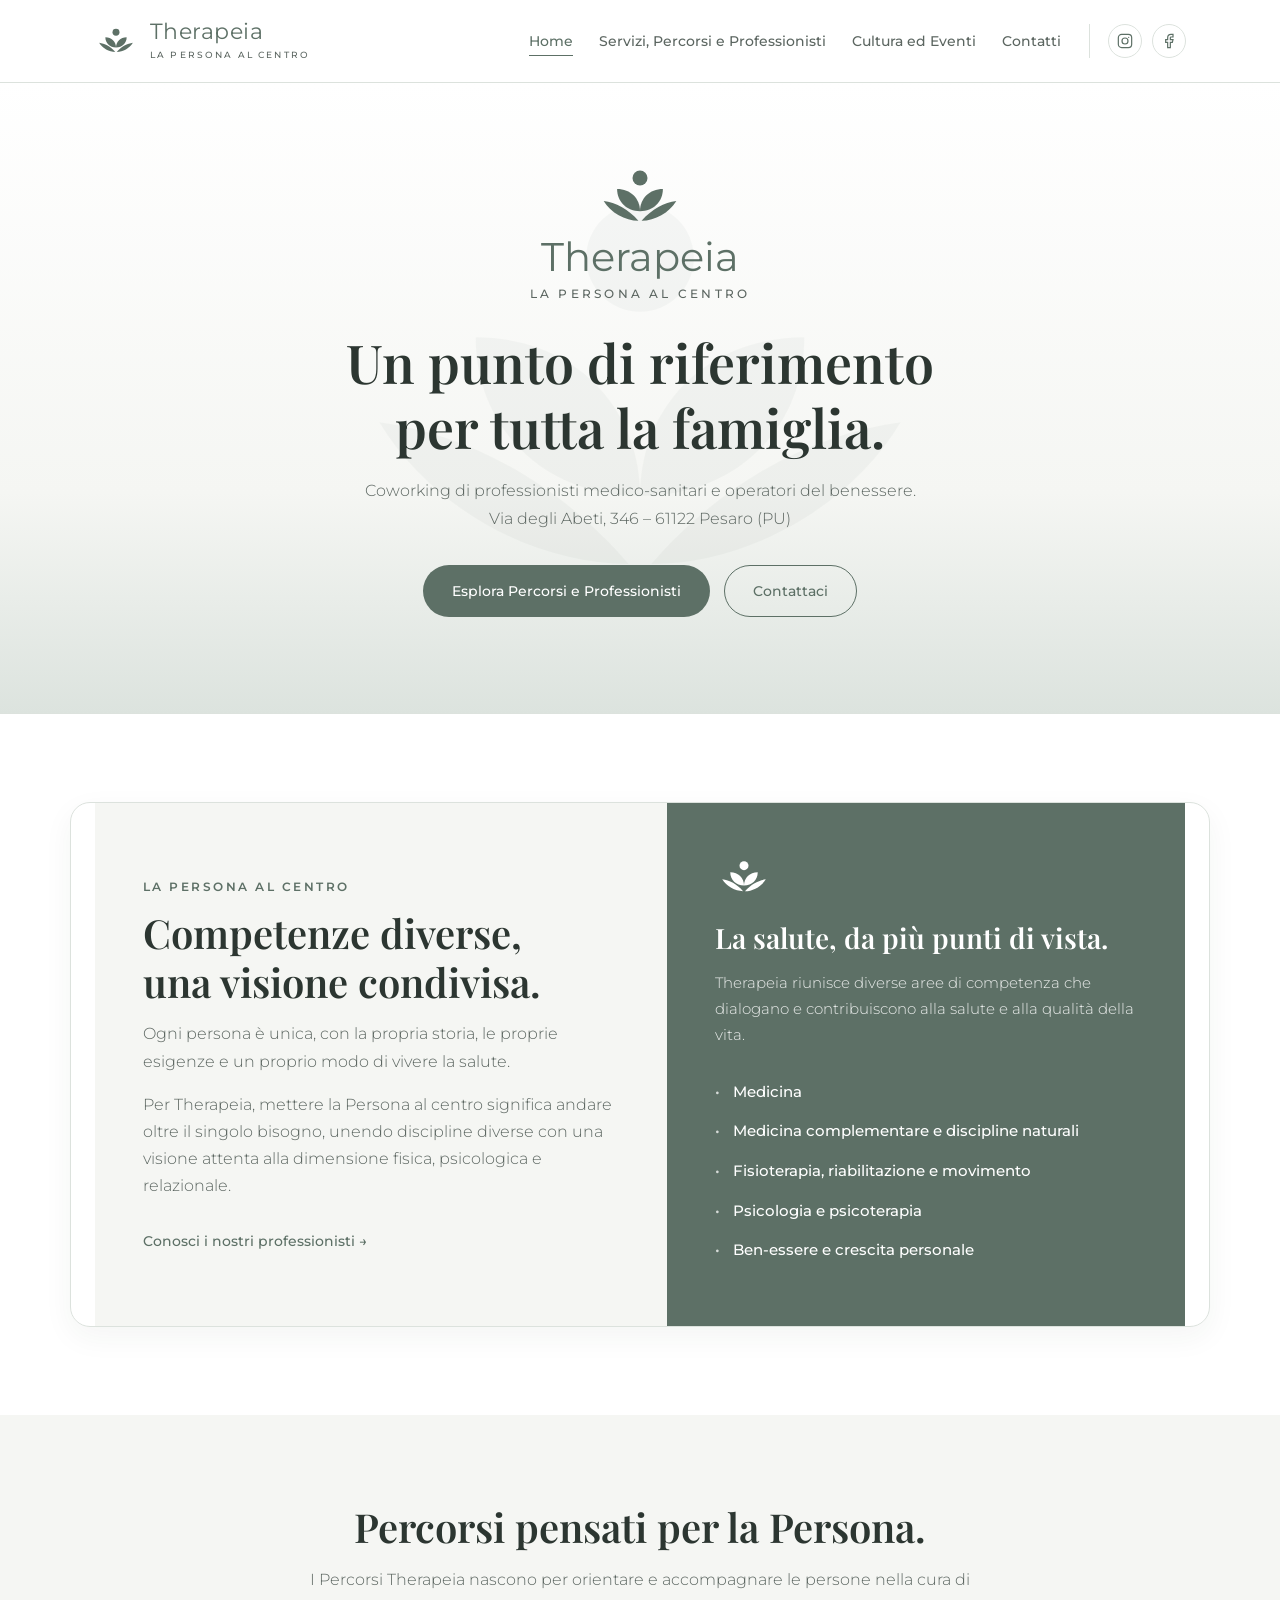
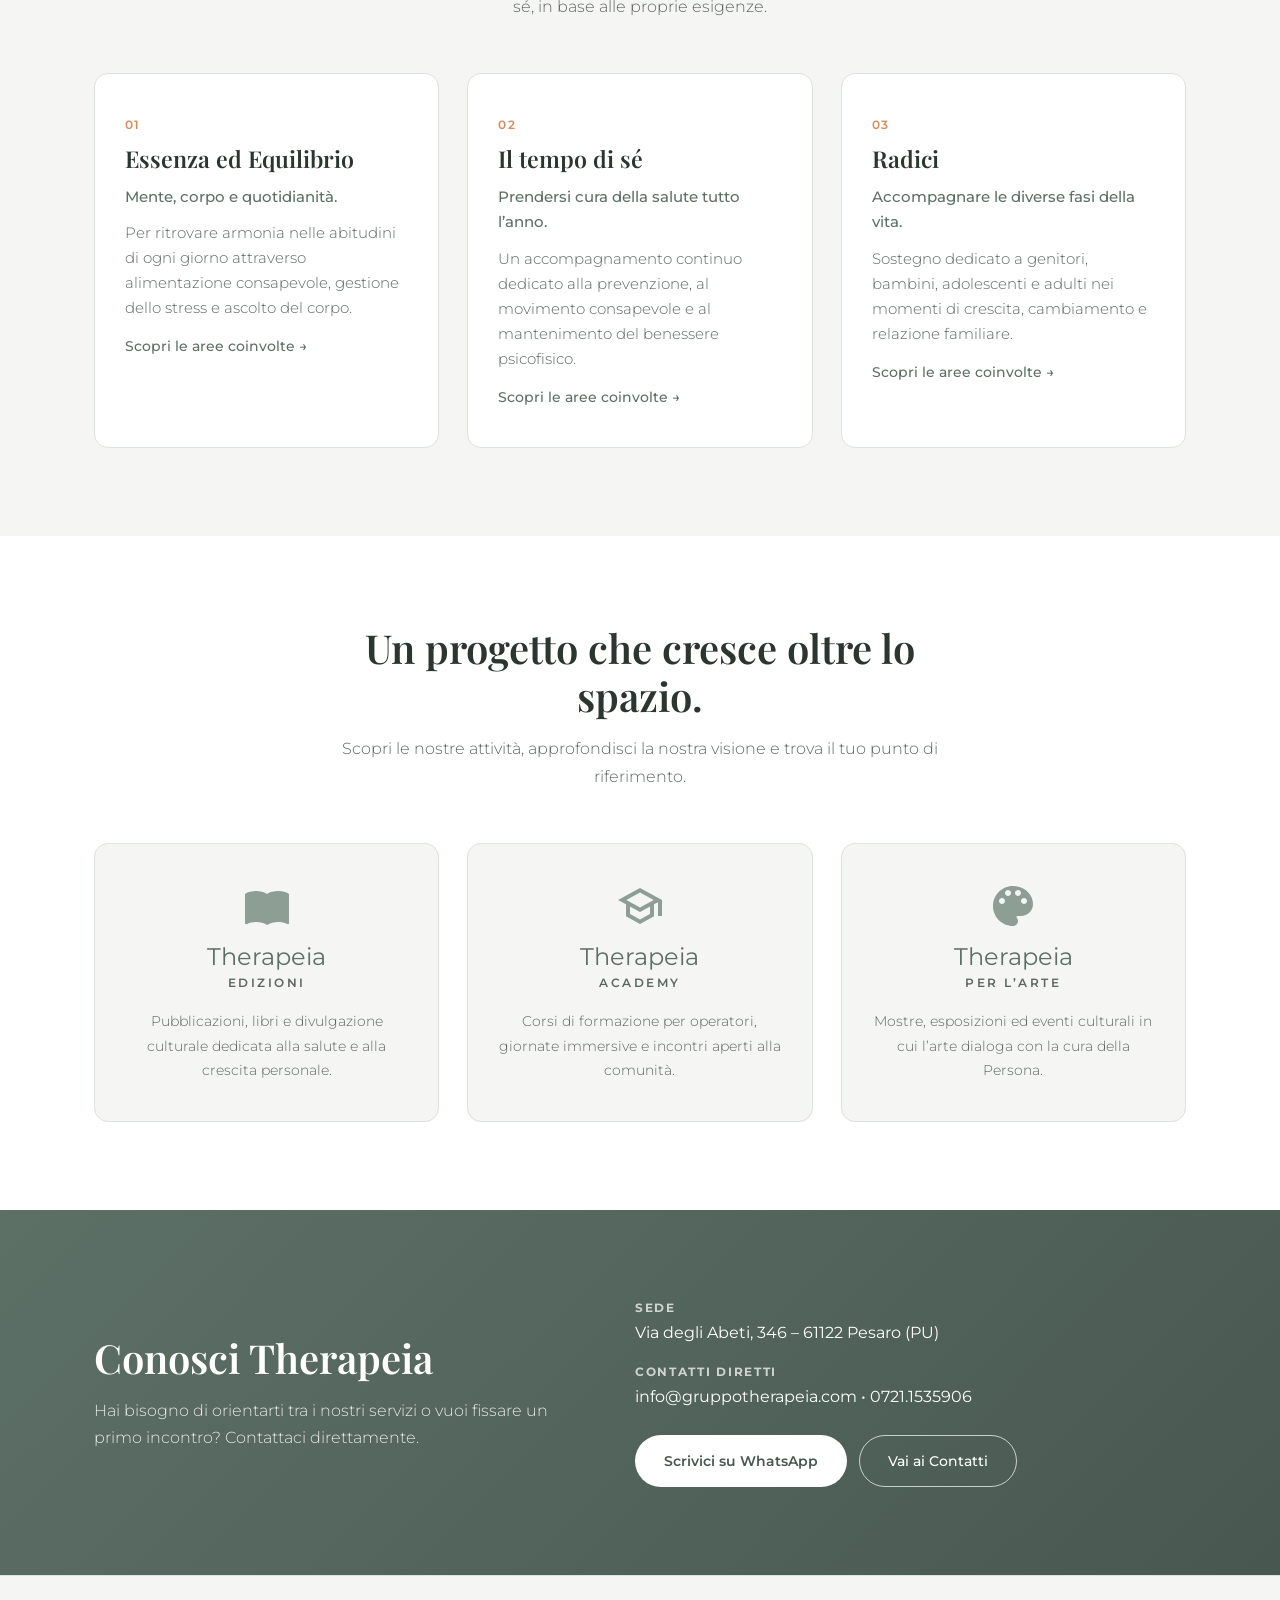
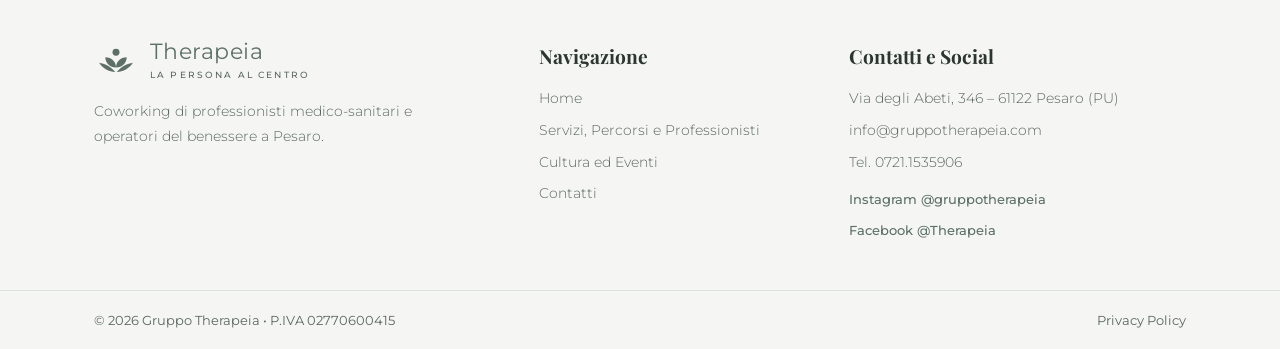
==== commit 24ed0141: "revSito" ====
--- a/index.html
+++ b/index.html
@@ -3,41 +3,29 @@
 <head>
   <meta charset="UTF-8">
   <meta name="viewport" content="width=device-width, initial-scale=1.0">
-  <meta name="description" content="Gruppo Therapeia Pesaro – La Persona al centro. Un punto di riferimento per la salute e il Ben-essere integrativo di tutta la famiglia.">
-  <title>Gruppo Therapeia | La Persona al centro – Salute e Ben-essere a Pesaro</title>
+  <meta name="description" content="Therapeia – La Persona al centro. Un punto di riferimento per tutta la famiglia a Pesaro.">
+  <title>Therapeia | La Persona al centro – Pesaro</title>
   <link rel="preconnect" href="https://fonts.googleapis.com">
   <link rel="preconnect" href="https://fonts.gstatic.com" crossorigin>
-  <link href="https://fonts.googleapis.com/css2?family=Cormorant+Garamond:ital,wght@0,500;0,600;0,700;1,500&family=Plus+Jakarta+Sans:wght@400;500;600;700&display=swap" rel="stylesheet">
+  <link href="https://fonts.googleapis.com/css2?family=Montserrat:wght@300;400;500;600&family=Playfair+Display:ital,wght@0,500;0,600;0,700;1,500&display=swap" rel="stylesheet">
   <link rel="stylesheet" href="style.css">
 </head>
 <body>
 
-  <!-- TOP BAR -->
-  <div class="top-bar">
-    <div class="container top-bar-inner">
-      <div class="top-bar-info">
-        <span>Via degli Abeti 346, 61122 Pesaro</span>
-        <span class="separator">•</span>
-        <a href="tel:07211535906">Tel. 0721.1535906</a>
-        <span class="separator">•</span>
-        <a href="mailto:segreteria@gruppotherapeia.it">segreteria@gruppotherapeia.it</a>
-      </div>
-      <div class="top-bar-socials">
-        <a href="https://www.instagram.com/gruppotherapeia" target="_blank" rel="noopener" aria-label="Instagram">Instagram</a>
-        <a href="https://www.facebook.com/Therapeia" target="_blank" rel="noopener" aria-label="Facebook">Facebook</a>
-        <a href="https://www.youtube.com/@Therapeia2023" target="_blank" rel="noopener" aria-label="YouTube">YouTube</a>
-      </div>
-    </div>
-  </div>
-
-  <!-- HEADER & NAVIGATION -->
+  <!-- HEADER ESSENZIALE + SOCIAL -->
   <header class="site-header" id="siteHeader">
     <div class="container header-inner">
-      <a href="index.html" class="brand-logo" aria-label="Gruppo Therapeia Home">
-        <span class="brand-mark">T</span>
-        <div class="brand-text">
-          <span class="brand-name">THERAPEIA</span>
-          <span class="brand-payoff">La Persona al centro</span>
+      <a href="index.html" class="brand-logo" aria-label="Therapeia Home">
+        <svg class="brand-emblem" viewBox="0 0 120 76" fill="none" xmlns="http://www.w3.org/2000/svg" aria-hidden="true">
+          <circle cx="60" cy="14" r="9.5" fill="currentColor"/>
+          <path d="M60 56C60 40 48 28 31 28C31 44 43 56 60 56Z" fill="currentColor"/>
+          <path d="M60 56C60 40 72 28 89 28C89 44 77 56 60 56Z" fill="currentColor"/>
+          <path d="M58 68C41 68 23 58 14 43C29 45 45 53 58 68Z" fill="currentColor"/>
+          <path d="M62 68C79 68 97 58 106 43C91 45 75 53 62 68Z" fill="currentColor"/>
+        </svg>
+        <div class="brand-wordmark">
+          <span class="brand-name">Therapeia</span>
+          <span class="brand-payoff">LA PERSONA AL CENTRO</span>
         </div>
       </a>
 
@@ -50,497 +38,255 @@
       <nav class="main-nav" id="mainNav" aria-label="Navigazione principale">
         <ul class="nav-list">
           <li><a href="index.html" class="nav-link active">Home</a></li>
-          <li><a href="spazio.html" class="nav-link">Spazio Therapeia</a></li>
-          <li><a href="professionisti.html" class="nav-link">Professionisti</a></li>
-          <li><a href="academy.html" class="nav-link">Therapeia Academy</a></li>
-          <li><a href="edizioni.html" class="nav-link">Therapeia Edizioni</a></li>
-          <li><a href="arte.html" class="nav-link">Therapeia per l’Arte</a></li>
-          <li><a href="blog.html" class="nav-link">Blog</a></li>
-          <li><a href="contatti.html" class="nav-cta">Contatti</a></li>
+          <li><a href="percorsi-professionisti.html" class="nav-link">Servizi, Percorsi e Professionisti</a></li>
+          <li><a href="cultura-eventi.html" class="nav-link">Cultura ed Eventi</a></li>
+          <li><a href="contatti.html" class="nav-link">Contatti</a></li>
         </ul>
+        <div class="header-socials">
+          <a href="https://www.instagram.com/gruppotherapeia" target="_blank" rel="noopener" aria-label="Instagram @gruppotherapeia" title="Instagram @gruppotherapeia">
+            <svg viewBox="0 0 24 24" fill="none" stroke="currentColor" stroke-width="1.8"><rect x="2" y="2" width="20" height="20" rx="5"/><circle cx="12" cy="12" r="4.5"/><circle cx="17.5" cy="6.5" r="1" fill="currentColor" stroke="none"/></svg>
+          </a>
+          <a href="https://www.facebook.com/Therapeia" target="_blank" rel="noopener" aria-label="Facebook @Therapeia" title="Facebook @Therapeia">
+            <svg viewBox="0 0 24 24" fill="none" stroke="currentColor" stroke-width="1.8"><path d="M18 2h-3a5 5 0 0 0-5 5v3H7v4h3v8h4v-8h3l1-4h-4V7a1 1 0 0 1 1-1h3z"/></svg>
+          </a>
+        </div>
       </nav>
     </div>
   </header>
 
   <main>
-    <!-- HERO SECTION -->
-    <section class="hero">
-      <div class="container hero-grid">
-        <div class="hero-content">
-          <span class="badge-pill">Un punto di riferimento per tutta la famiglia</span>
-          <h1>La Persona al centro: salute, prevenzione e Ben-essere integrativo.</h1>
-          <p class="hero-lead">
-            Un ecosistema vivo a Pesaro dove medici, professionisti sanitari e operatori del Ben-essere dialogano mantenendo la propria autonomia per accompagnare te e la tua famiglia in ogni fase della vita.
-          </p>
-          <div class="hero-actions">
-            <a href="#orientamento" class="btn btn-primary">Esplora per esigenze</a>
-            <a href="professionisti.html" class="btn btn-outline">Scopri i professionisti</a>
-          </div>
-          <div class="hero-pillars">
-            <div class="pillar-item">
-              <strong>Ascolto e orientamento</strong>
-              <span>Ti aiutiamo a trovare la figura più adatta ai tuoi bisogni</span>
+    <!-- HERO COPERTINA BROCHURE -->
+    <section class="hero-brochure">
+      <div class="hero-watermark" aria-hidden="true">
+        <svg viewBox="0 0 120 76" fill="none" xmlns="http://www.w3.org/2000/svg">
+          <circle cx="60" cy="14" r="9.5" fill="currentColor"/>
+          <path d="M60 56C60 40 48 28 31 28C31 44 43 56 60 56Z" fill="currentColor"/>
+          <path d="M60 56C60 40 72 28 89 28C89 44 77 56 60 56Z" fill="currentColor"/>
+          <path d="M58 68C41 68 23 58 14 43C29 45 45 53 58 68Z" fill="currentColor"/>
+          <path d="M62 68C79 68 97 58 106 43C91 45 75 53 62 68Z" fill="currentColor"/>
+        </svg>
+      </div>
+
+      <div class="container hero-centered">
+        <svg class="hero-logo-mark" viewBox="0 0 120 76" fill="none" xmlns="http://www.w3.org/2000/svg" aria-hidden="true">
+          <circle cx="60" cy="14" r="9.5" fill="currentColor"/>
+          <path d="M60 56C60 40 48 28 31 28C31 44 43 56 60 56Z" fill="currentColor"/>
+          <path d="M60 56C60 40 72 28 89 28C89 44 77 56 60 56Z" fill="currentColor"/>
+          <path d="M58 68C41 68 23 58 14 43C29 45 45 53 58 68Z" fill="currentColor"/>
+          <path d="M62 68C79 68 97 58 106 43C91 45 75 53 62 68Z" fill="currentColor"/>
+        </svg>
+        <div class="hero-brand-title">Therapeia</div>
+        <div class="hero-brand-sub">LA PERSONA AL CENTRO</div>
+
+        <h1>Un punto di riferimento<br>per tutta la famiglia.</h1>
+        <p class="hero-lead">
+          Coworking di professionisti medico-sanitari e operatori del benessere.<br>
+          Via degli Abeti, 346 – 61122 Pesaro (PU)
+        </p>
+
+        <div class="hero-actions">
+          <a href="percorsi-professionisti.html" class="btn btn-sage">Esplora Percorsi e Professionisti</a>
+          <a href="contatti.html" class="btn btn-outline-sage">Contattaci</a>
+        </div>
+      </div>
+    </section>
+
+    <!-- SEZIONE IDENTITÀ: LA PERSONA AL CENTRO + LA SALUTE DA PIÙ PUNTI DI VISTA -->
+    <section class="section">
+      <div class="container vision-split">
+        <div class="vision-light-panel">
+          <span class="kicker">LA PERSONA AL CENTRO</span>
+          <h2>Competenze diverse,<br>una visione condivisa.</h2>
+          <p>
+            Ogni persona è unica, con la propria storia, le proprie esigenze e un proprio modo di vivere la salute.
+          </p>
+          <p>
+            Per Therapeia, mettere la Persona al centro significa andare oltre il singolo bisogno, unendo discipline diverse con una visione attenta alla dimensione fisica, psicologica e relazionale.
+          </p>
+          <a href="percorsi-professionisti.html#professionisti" class="text-arrow">Conosci i nostri professionisti →</a>
+        </div>
+
+        <div class="vision-sage-panel">
+          <svg class="panel-emblem" viewBox="0 0 120 76" fill="none" xmlns="http://www.w3.org/2000/svg" aria-hidden="true">
+            <circle cx="60" cy="14" r="9.5" fill="currentColor"/>
+            <path d="M60 56C60 40 48 28 31 28C31 44 43 56 60 56Z" fill="currentColor"/>
+            <path d="M60 56C60 40 72 28 89 28C89 44 77 56 60 56Z" fill="currentColor"/>
+            <path d="M58 68C41 68 23 58 14 43C29 45 45 53 58 68Z" fill="currentColor"/>
+            <path d="M62 68C79 68 97 58 106 43C91 45 75 53 62 68Z" fill="currentColor"/>
+          </svg>
+          <h3>La salute, da più punti di vista.</h3>
+          <p>
+            Therapeia riunisce diverse aree di competenza che dialogano e contribuiscono alla salute e alla qualità della vita.
+          </p>
+          <ul class="sage-areas-list">
+            <li>Medicina</li>
+            <li>Medicina complementare e discipline naturali</li>
+            <li>Fisioterapia, riabilitazione e movimento</li>
+            <li>Psicologia e psicoterapia</li>
+            <li>Ben-essere e crescita personale</li>
+          </ul>
+        </div>
+      </div>
+    </section>
+
+    <!-- I 3 PERCORSI PENSATI PER LA PERSONA -->
+    <section class="section section-ivory">
+      <div class="container">
+        <div class="section-head centered">
+          <h2>Percorsi pensati per la Persona.</h2>
+          <p>
+            I Percorsi Therapeia nascono per orientare e accompagnare le persone nella cura di sé, in base alle proprie esigenze.
+          </p>
+        </div>
+
+        <div class="percorsi-grid">
+          <article class="percorso-card">
+            <span class="percorso-num">01</span>
+            <h3>Essenza ed Equilibrio</h3>
+            <p class="percorso-claim">Mente, corpo e quotidianità.</p>
+            <p class="percorso-desc">
+              Per ritrovare armonia nelle abitudini di ogni giorno attraverso alimentazione consapevole, gestione dello stress e ascolto del corpo.
+            </p>
+            <a href="percorsi-professionisti.html#essenza" class="text-arrow">Scopri le aree coinvolte →</a>
+          </article>
+
+          <article class="percorso-card">
+            <span class="percorso-num">02</span>
+            <h3>Il tempo di sé</h3>
+            <p class="percorso-claim">Prendersi cura della salute tutto l’anno.</p>
+            <p class="percorso-desc">
+              Un accompagnamento continuo dedicato alla prevenzione, al movimento consapevole e al mantenimento del benessere psicofisico.
+            </p>
+            <a href="percorsi-professionisti.html#tempo" class="text-arrow">Scopri le aree coinvolte →</a>
+          </article>
+
+          <article class="percorso-card">
+            <span class="percorso-num">03</span>
+            <h3>Radici</h3>
+            <p class="percorso-claim">Accompagnare le diverse fasi della vita.</p>
+            <p class="percorso-desc">
+              Sostegno dedicato a genitori, bambini, adolescenti e adulti nei momenti di crescita, cambiamento e relazione familiare.
+            </p>
+            <a href="percorsi-professionisti.html#radici" class="text-arrow">Scopri le aree coinvolte →</a>
+          </article>
+        </div>
+      </div>
+    </section>
+
+    <!-- UN PROGETTO CHE CRESCE OLTRE LO SPAZIO -->
+    <section class="section">
+      <div class="container">
+        <div class="section-head centered">
+          <h2>Un progetto che cresce oltre lo spazio.</h2>
+          <p>
+            Scopri le nostre attività, approfondisci la nostra visione e trova il tuo punto di riferimento.
+          </p>
+        </div>
+
+        <div class="branches-grid">
+          <a href="cultura-eventi.html#edizioni" class="branch-card">
+            <div class="branch-icon" aria-hidden="true">
+              <svg viewBox="0 0 24 24" fill="currentColor"><path d="M21 5c-1.11-.35-2.33-.5-3.5-.5-1.95 0-4.05.4-5.5 1.5-1.45-1.1-3.55-1.5-5.5-1.5S2.45 4.9 1 6v14.65c0 .25.25.5.5.5.1 0 .15-.05.25-.05C3.1 20.45 5.05 20 6.5 20c1.95 0 4.05.4 5.5 1.5 1.35-.85 3.8-1.5 5.5-1.5 1.65 0 3.35.3 4.75 1.05.1.05.15.05.25.05.25 0 .5-.25.5-.5V6c-.6-.45-1.25-.75-2-1z"/></svg>
             </div>
-            <div class="pillar-item">
-              <strong>Dialogo tra competenze</strong>
-              <span>Medicina convenzionale e discipline complementari in sinergia</span>
+            <div class="branch-title">Therapeia</div>
+            <div class="branch-sub">EDIZIONI</div>
+            <p>Pubblicazioni, libri e divulgazione culturale dedicata alla salute e alla crescita personale.</p>
+          </a>
+
+          <a href="cultura-eventi.html#academy" class="branch-card">
+            <div class="branch-icon" aria-hidden="true">
+              <svg viewBox="0 0 24 24" fill="currentColor"><path d="M12 3 1 9l4 2.18v6L12 21l7-3.82v-6l2-1.09V17h2V9L12 3zm6.82 6L12 12.72 5.18 9 12 5.28 18.82 9zM17 15.99l-5 2.73-5-2.73v-3.72L12 15l5-2.73v3.72z"/></svg>
             </div>
-          </div>
-        </div>
-        <div class="hero-visual">
-          <div class="hero-card-main">
-            <div class="hero-image-placeholder">
-              <div class="hero-quote-box">
-                <p class="quote-text">“Competenze diverse, una visione condivisa: la Persona al centro.”</p>
-                <span class="quote-sub">Salute • Prevenzione • Cultura • Formazione</span>
-              </div>
+            <div class="branch-title">Therapeia</div>
+            <div class="branch-sub">ACADEMY</div>
+            <p>Corsi di formazione per operatori, giornate immersive e incontri aperti alla comunità.</p>
+          </a>
+
+          <a href="cultura-eventi.html#arte" class="branch-card">
+            <div class="branch-icon" aria-hidden="true">
+              <svg viewBox="0 0 24 24" fill="currentColor"><path d="M12 2C6.49 2 2 6.49 2 12s4.49 10 10 10c1.38 0 2.5-1.12 2.5-2.5 0-.61-.23-1.2-.64-1.67-.08-.1-.13-.21-.13-.33 0-.28.22-.5.5-.5H16c3.31 0 6-2.69 6-6 0-4.96-4.49-9-10-9zm-5.5 9c-.83 0-1.5-.67-1.5-1.5S5.67 8 6.5 8 8 8.67 8 9.5 7.33 11 6.5 11zm3-4C8.67 7 8 6.33 8 5.5S8.67 4 9.5 4s1.5.67 1.5 1.5S10.33 7 9.5 7zm5 0c-.83 0-1.5-.67-1.5-1.5S13.67 4 14.5 4s1.5.67 1.5 1.5S15.33 7 14.5 7zm3 4c-.83 0-1.5-.67-1.5-1.5S16.67 8 17.5 8s1.5.67 1.5 1.5-.67 1.5-1.5 1.5z"/></svg>
             </div>
-          </div>
-        </div>
-      </div>
-    </section>
-
-    <!-- PERCORSI ORIENTATIVI (ESPLORA PER ESIGENZE) -->
-    <section class="section section-sand" id="orientamento">
-      <div class="container">
-        <div class="section-header centered">
-          <span class="eyebrow">Orientamento Famiglia e Persona</span>
-          <h2>Non sai da dove iniziare? Parti dai tuoi bisogni</h2>
-          <p class="section-desc">
-            Ogni percorso nasce dall’ascolto. Esplora i nostri ambiti orientativi per scoprire come diverse competenze possono collaborare per il tuo equilibrio quotidiano.
-          </p>
-        </div>
-
-        <div class="pathways-grid">
-          <article class="pathway-card">
-            <span class="pathway-tag">01 • Prevenzione e Stile di Vita</span>
-            <h3>Equilibrio quotidiano, nutrizione e vitalità</h3>
-            <p>
-              Per chi desidera prendersi cura della propria salute prima che compaia un disturbo: educazione alimentare, gestione dello stress, qualità del sonno e movimento consapevole.
-            </p>
-            <ul class="pathway-areas">
-              <li>Biologia Nutrizionale e Dietetica</li>
-              <li>Medicina Integrata e Fitoterapia</li>
-              <li>Mindfulness e Crescita Personale</li>
-            </ul>
-            <a href="contatti.html" class="text-link">Richiedi un primo orientamento →</a>
-          </article>
-
-          <article class="pathway-card">
-            <span class="pathway-tag">02 • Cura, Dolore e Riabilitazione</span>
-            <h3>Ascolto del corpo e recupero funzionale</h3>
-            <p>
-              Un approccio attento al sistema mente-corpo per affrontare condizioni acute o croniche, dolori muscolo-scheletrici, postura e percorsi riabilitativi personalizzati.
-            </p>
-            <ul class="pathway-areas">
-              <li>Medicina Specialistica e Cardiologia</li>
-              <li>Fisioterapia, Osteopatia e Podologia</li>
-              <li>Agopuntura e Approccio Viscerale</li>
-            </ul>
-            <a href="contatti.html" class="text-link">Richiedi un primo orientamento →</a>
-          </article>
-
-          <article class="pathway-card">
-            <span class="pathway-tag">03 • Crescita, Genitorialità e Relazioni</span>
-            <h3>Accompagnamento nelle fasi della vita</h3>
-            <p>
-              Supporto dedicato a bambini, adolescenti, donne e genitori: dalla salute femminile e perinatale allo sviluppo emotivo, relazionale e comunicativo di tutta la famiglia.
-            </p>
-            <ul class="pathway-areas">
-              <li>Ostetricia e Salute della Donna</li>
-              <li>Logopedia, Psicologia e Psicoterapia</li>
-              <li>Incontri formativi per genitori</li>
-            </ul>
-            <a href="contatti.html" class="text-link">Richiedi un primo orientamento →</a>
-          </article>
-        </div>
-      </div>
-    </section>
-
-    <!-- SPAZIO THERAPEIA -->
-    <section class="section" id="spazio">
-      <div class="container split-grid">
-        <div class="split-visual">
-          <div class="spazio-showcase">
-            <div class="spazio-box-primary">
-              <span class="spazio-label">Via degli Abeti 346 • Pesaro</span>
-              <h3>Un modello di coworking evoluto per la salute</h3>
-              <p>
-                Uno spazio riservato, luminoso e accogliente pensato per superare la freddezza degli ambienti esclusivamente clinici e favorire la relazione umana.
-              </p>
-            </div>
-            <div class="spazio-stats">
-              <div class="stat-card">
-                <strong>6 Aree</strong>
-                <span>Professionali integrate</span>
-              </div>
-              <div class="stat-card">
-                <strong>3 Progetti</strong>
-                <span>Academy, Edizioni e Arte</span>
-              </div>
-            </div>
-          </div>
-        </div>
-        <div class="split-content">
-          <span class="eyebrow">Spazio Therapeia</span>
-          <h2>Un luogo dove ogni professionista mantiene la propria identità, dentro una visione comune.</h2>
-          <p>
-            Therapeia riunisce medici, professionisti sanitari e operatori del Ben-essere all’interno di uno spazio condiviso. Ogni specialista opera con piena autonomia e responsabilità professionale, con la possibilità di confrontarsi con altre discipline quando utile per la Persona.
-          </p>
-          <ul class="check-list">
-            <li>Chiarezza sui ruoli e sulle qualifiche di ogni professionista</li>
-            <li>Accoglienza empatica per adulti, bambini e famiglie</li>
-            <li>Spazi dedicati sia alle visite individuali sia a corsi, mostre e incontri</li>
-          </ul>
-          <div class="btn-group">
-            <a href="spazio.html" class="btn btn-primary">Visita lo Spazio Therapeia</a>
-            <a href="contatti.html" class="btn btn-outline">Sei un professionista? Collabora con noi</a>
-          </div>
-        </div>
-      </div>
-    </section>
-
-    <!-- AREE PROFESSIONALI & PROFESSIONISTI -->
-    <section class="section section-sand" id="professionisti">
-      <div class="container">
-        <div class="section-header centered">
-          <span class="eyebrow">Competenze e Specialisti</span>
-          <h2>Le nostre 6 aree professionali</h2>
-          <p class="section-desc">
-            Uniamo rigore scientifico, prevenzione e visione olistica della Persona. Esplora le aree o consulta i profili dei nostri professionisti.
-          </p>
-        </div>
-
-        <div class="areas-grid">
-          <div class="area-card">
-            <span class="area-code">A1</span>
-            <h3>Medicina Convenzionale</h3>
-            <p>Promuoviamo terapie allopatiche personalizzate, diagnosi accurate e prevenzione specialistica.</p>
-          </div>
-          <div class="area-card">
-            <span class="area-code">A2</span>
-            <h3>Medicina Complementare e Integrata</h3>
-            <p>Abbiamo a cuore la qualità della vita, il benessere e la prevenzione con approcci innovativi e naturali.</p>
-          </div>
-          <div class="area-card">
-            <span class="area-code">B</span>
-            <h3>Fisioterapia, Riabilitazione e Osteopatia</h3>
-            <p>Il nostro sguardo è attento e rispettoso del sistema mente-corpo in cui il tutto è più della somma delle sue parti.</p>
-          </div>
-          <div class="area-card">
-            <span class="area-code">C</span>
-            <h3>Discipline Naturali</h3>
-            <p>Mettiamo a disposizione la nostra esperienza con approcci olistici di filosofie integrate per la cura alla Persona.</p>
-          </div>
-          <div class="area-card">
-            <span class="area-code">D</span>
-            <h3>Psicologia e Psicoterapia</h3>
-            <p>L’integrazione mente-corpo è un punto fondamentale della nostra missione: mantenersi in salute passa dalla crescita personale.</p>
-          </div>
-          <div class="area-card">
-            <span class="area-code">E</span>
-            <h3>Crescita Personale</h3>
-            <p>Psicoterapia, Enneagramma, Antropologia, Costellazioni familiari, Naturopatia, Tecniche di comunicazione e Public Speaking.</p>
-          </div>
-        </div>
-
-        <div class="professionals-preview">
-          <div class="preview-header">
-            <h3>Alcuni dei nostri Professionisti</h3>
-            <div class="filter-pills" role="tablist" aria-label="Filtra professionisti per area">
-              <button class="filter-btn active" data-filter="all">Tutti</button>
-              <button class="filter-btn" data-filter="medicina">Medicina</button>
-              <button class="filter-btn" data-filter="nutrizione">Nutrizione</button>
-              <button class="filter-btn" data-filter="riabilitazione">Riabilitazione e Cura</button>
-            </div>
-          </div>
-
-          <div class="team-grid" id="teamGrid">
-            <article class="pro-card" data-category="nutrizione">
-              <div class="pro-avatar">IB</div>
-              <span class="pro-role">Biologa Nutrizionista</span>
-              <h4>Dott.ssa Ilaria Busca</h4>
-              <p>Valutazione energetico-nutrizionale, educazione alimentare ed elaborazione di piani personalizzati.</p>
-              <a href="professionisti.html" class="pro-link">Vedi profilo →</a>
-            </article>
-
-            <article class="pro-card" data-category="medicina">
-              <div class="pro-avatar">AC</div>
-              <span class="pro-role">Medico di Medicina Generale • Agopuntore</span>
-              <h4>Dott. Andrea Chiodi</h4>
-              <p>Integrazione tra medicina generale e agopuntura per l’equilibrio globale della Persona.</p>
-              <a href="professionisti.html" class="pro-link">Vedi profilo →</a>
-            </article>
-
-            <article class="pro-card" data-category="medicina">
-              <div class="pro-avatar">CV</div>
-              <span class="pro-role">Cardiologa</span>
-              <h4>Dott.ssa Cristiana Valerio</h4>
-              <p>Cardiologia, prevenzione cardiovascolare e salute della donna nelle diverse fasi della vita.</p>
-              <a href="professionisti.html" class="pro-link">Vedi profilo →</a>
-            </article>
-
-            <article class="pro-card" data-category="riabilitazione">
-              <div class="pro-avatar">EZ</div>
-              <span class="pro-role">Ostetrica</span>
-              <h4>Dott.ssa Elena Zazzeroni</h4>
-              <p>Ostetrica con formazione specifica nella riabilitazione del pavimento pelvico e salute femminile.</p>
-              <a href="professionisti.html" class="pro-link">Vedi profilo →</a>
-            </article>
-
-            <article class="pro-card" data-category="medicina">
-              <div class="pro-avatar">MM</div>
-              <span class="pro-role">Medicina Integrata</span>
-              <h4>Dott.ssa Milena Marinaccio</h4>
-              <p>Omeopatia, Omotossicologia, Fitoterapia e studio del Microbiota in gastroenterologia.</p>
-              <a href="professionisti.html" class="pro-link">Vedi profilo →</a>
-            </article>
-
-            <article class="pro-card" data-category="riabilitazione">
-              <div class="pro-avatar">MLR</div>
-              <span class="pro-role">Logopedista e Pianista</span>
-              <h4>Dott.ssa Maria Letizia Randazzo</h4>
-              <p>La logopedia al servizio della comunicazione, della voce e dello sviluppo armonico.</p>
-              <a href="professionisti.html" class="pro-link">Vedi profilo →</a>
-            </article>
-          </div>
-
-          <div class="centered-cta">
-            <a href="professionisti.html" class="btn btn-primary">Esplora tutti i Professionisti</a>
-          </div>
-        </div>
-      </div>
-    </section>
-
-    <!-- ECOSISTEMA CULTURALE: ACADEMY, EDIZIONI, ARTE -->
-    <section class="section" id="ecosistema">
-      <div class="container">
-        <div class="section-header centered">
-          <span class="eyebrow">Oltre la prestazione professionale</span>
-          <h2>Un presidio culturale e formativo per la comunità</h2>
-          <p class="section-desc">
-            Promuoviamo una cultura attiva della prevenzione, della consapevolezza e della bellezza attraverso tre progetti dedicati a cittadini e operatori.
-          </p>
-        </div>
-
-        <div class="ecosystem-grid">
-          <article class="eco-card">
-            <div class="eco-badge">Formazione & Eventi</div>
-            <h3>Therapeia Academy</h3>
-            <p>
-              Percorsi formativi per operatori del Ben-essere e professionisti medico-sanitari, insieme a giornate immersive, mindfulness ed eventi divulgativi aperti alla cittadinanza.
-            </p>
-            <ul class="eco-highlights">
-              <li>Giornate immersive: silenzio, ascolto e contemplazione</li>
-              <li>Formazione in Osteopatia, Kinesiologia e Approccio Viscerale</li>
-              <li>Incontri gratuiti di prevenzione sul territorio</li>
-            </ul>
-            <a href="academy.html" class="btn btn-outline btn-sm">Vai a Therapeia Academy</a>
-          </article>
-
-          <article class="eco-card">
-            <div class="eco-badge">Libri & Divulgazione</div>
-            <h3>Therapeia Edizioni</h3>
-            <p>
-              Il progetto editoriale finalizzato alla produzione e alla diffusione di opere, saggi e strumenti legati alla salute, al Ben-essere, alla crescita personale e alla cultura.
-            </p>
-            <ul class="eco-highlights">
-              <li>Pubblicazioni curate dai professionisti della rete</li>
-              <li>Presentazioni di libri e dialoghi con gli autori</li>
-              <li>Approfondimenti accessibili per le famiglie</li>
-            </ul>
-            <a href="edizioni.html" class="btn btn-outline btn-sm">Scopri Therapeia Edizioni</a>
-          </article>
-
-          <article class="eco-card">
-            <div class="eco-badge">Cultura & Territorio</div>
-            <h3>Therapeia per l’Arte</h3>
-            <p>
-              L’iniziativa che mette in relazione arte, cultura e Persona attraverso mostre, esposizioni negli spazi del centro, incontri e progetti artistici condivisi.
-            </p>
-            <ul class="eco-highlights">
-              <li>Esposizioni artistiche permanenti e temporanee in sede</li>
-              <li>La bellezza come parte integrante della cura</li>
-              <li>Collaborazioni con artisti e realtà culturali di Pesaro</li>
-            </ul>
-            <a href="arte.html" class="btn btn-outline btn-sm">Entra in Therapeia per l’Arte</a>
-          </article>
-        </div>
-      </div>
-    </section>
-
-    <!-- BLOG & PILLOLE INFORMATIVE -->
-    <section class="section section-sand" id="blog">
-      <div class="container">
-        <div class="section-header flex-between">
-          <div>
-            <span class="eyebrow">Divulgazione e Approfondimenti</span>
-            <h2>Dal nostro Blog</h2>
-          </div>
-          <a href="blog.html" class="btn btn-outline">Leggi tutti gli articoli</a>
-        </div>
-
-        <div class="blog-grid">
-          <article class="blog-card">
-            <div class="blog-meta">Natura & Ben-essere</div>
-            <h3><a href="blog.html">Le piante hanno qualcosa da dirti</a></h3>
-            <p>Un viaggio alla scoperta del legame profondo tra mondo vegetale, ascolto e salutogenesi quotidiana.</p>
-            <a href="blog.html" class="text-link">Leggi l’articolo →</a>
-          </article>
-
-          <article class="blog-card">
-            <div class="blog-meta">Consapevolezza & Cura</div>
-            <h3><a href="blog.html">La malattia non è una colpa. Il senso di colpa non cura.</a></h3>
-            <p>Una riflessione empatica sul significato del prendersi cura di sé senza giudizio, accogliendo la propria storia.</p>
-            <a href="blog.html" class="text-link">Leggi l’articolo →</a>
-          </article>
-
-          <article class="blog-card">
-            <div class="blog-meta">Nutrizione & Prevenzione</div>
-            <h3><a href="blog.html">La malnutrizione: due facce della stessa medaglia</a></h3>
-            <p>Comprendere l’equilibrio nutrizionale nelle diverse fasi della vita per sostenere energia e prevenzione.</p>
-            <a href="blog.html" class="text-link">Leggi l’articolo →</a>
-          </article>
-        </div>
-      </div>
-    </section>
-
-    <!-- CONTATTI & NEWSLETTER -->
-    <section class="section" id="contatti">
-      <div class="container contact-wrapper">
-        <div class="contact-box">
-          <span class="eyebrow">Siamo qui per ascoltarti</span>
-          <h2>Contattaci per informazioni o orientamento</h2>
-          <p>
-            Hai bisogno di capire qual è il professionista più adatto alle tue esigenze o vuoi prenotare un appuntamento? Scrivici o chiamaci: ti orienteremo con chiarezza.
-          </p>
-
-          <form class="therapeia-form" id="contactForm" action="#" method="post">
-            <div class="form-row">
-              <div class="form-group">
-                <label for="contactNome">Nome *</label>
-                <input type="text" id="contactNome" name="nome" required placeholder="Il tuo nome">
-              </div>
-              <div class="form-group">
-                <label for="contactCognome">Cognome *</label>
-                <input type="text" id="contactCognome" name="cognome" required placeholder="Il tuo cognome">
-              </div>
-            </div>
-            <div class="form-row">
-              <div class="form-group">
-                <label for="contactEmail">Email *</label>
-                <input type="email" id="contactEmail" name="email" required placeholder="nome@esempio.it">
-              </div>
-              <div class="form-group">
-                <label for="contactTelefono">Telefono / WhatsApp</label>
-                <input type="tel" id="contactTelefono" name="telefono" placeholder="Opzionale">
-              </div>
-            </div>
-            <div class="form-group">
-              <label for="contactMessaggio">Come possiamo aiutarti?</label>
-              <textarea id="contactMessaggio" name="messaggio" rows="4" placeholder="Raccontaci brevemente la tua richiesta (evita di inserire dati clinici sensibili)..."></textarea>
-            </div>
-            <div class="form-privacy">
-              <input type="checkbox" id="privacyContact" required>
-              <label for="privacyContact">
-                Acconsento al trattamento dei dati personali ai sensi del Regolamento UE 2016/679 (GDPR). Consulta la <a href="privacy-policy.html">Privacy Policy</a>.
-              </label>
-            </div>
-            <button type="submit" class="btn btn-primary">Invia richiesta</button>
-          </form>
-        </div>
-
-        <aside class="newsletter-sidebar">
-          <div class="info-card">
-            <h3>Dove siamo e orari</h3>
-            <p><strong>Gruppo Therapeia</strong><br>Via degli Abeti 346, 61122 Pesaro (PU)</p>
-            <p><strong>Telefono:</strong> <a href="tel:07211535906">0721.1535906</a><br>
-               <strong>Email:</strong> <a href="mailto:segreteria@gruppotherapeia.it">segreteria@gruppotherapeia.it</a></p>
-            <a href="contatti.html" class="btn btn-outline btn-sm">Indicazioni stradali e contatti</a>
-          </div>
-
-          <div class="newsletter-card">
-            <span class="eyebrow">Resta aggiornato</span>
-            <h3>La Newsletter di Therapeia</h3>
-            <p>Ricevi aggiornamenti mensili su incontri divulgativi, nuovi articoli, corsi di Therapeia Academy ed eventi culturali.</p>
-            <form class="therapeia-form" id="newsletterForm" action="#" method="post">
-              <div class="form-group">
-                <label for="newsNome">Nome e Cognome *</label>
-                <input type="text" id="newsNome" name="nome_completo" required placeholder="Nome e Cognome">
-              </div>
-              <div class="form-group">
-                <label for="newsEmail">Email *</label>
-                <input type="email" id="newsEmail" name="email" required placeholder="La tua email">
-              </div>
-              <div class="form-privacy">
-                <input type="checkbox" id="privacyNews" required>
-                <label for="privacyNews">
-                  Acconsento al trattamento dei dati per l’invio di aggiornamenti (GDPR). <a href="privacy-policy.html">Privacy Policy</a>.
-                </label>
-              </div>
-              <button type="submit" class="btn btn-primary btn-full">Iscriviti alla newsletter</button>
-            </form>
-          </div>
-        </aside>
+            <div class="branch-title">Therapeia</div>
+            <div class="branch-sub">PER L’ARTE</div>
+            <p>Mostre, esposizioni ed eventi culturali in cui l’arte dialoga con la cura della Persona.</p>
+          </a>
+        </div>
+      </div>
+    </section>
+
+    <!-- CONOSCI THERAPEIA (CONTATTI RAPIDI) -->
+    <section class="section section-sage-gradient">
+      <div class="container conosci-grid">
+        <div>
+          <h2>Conosci Therapeia</h2>
+          <p>Hai bisogno di orientarti tra i nostri servizi o vuoi fissare un primo incontro? Contattaci direttamente.</p>
+        </div>
+
+        <div class="conosci-details">
+          <div class="conosci-item">
+            <strong>Sede</strong>
+            <span>Via degli Abeti, 346 – 61122 Pesaro (PU)</span>
+          </div>
+          <div class="conosci-item">
+            <strong>Contatti diretti</strong>
+            <span><a href="mailto:info@gruppotherapeia.com">info@gruppotherapeia.com</a> • <a href="tel:07211535906">0721.1535906</a></span>
+          </div>
+          <div class="conosci-actions">
+            <a href="https://wa.me/3907211535906" target="_blank" rel="noopener" class="btn btn-white">Scrivici su WhatsApp</a>
+            <a href="contatti.html" class="btn btn-outline-white">Vai ai Contatti</a>
+          </div>
+        </div>
       </div>
     </section>
   </main>
 
-  <!-- FOOTER -->
+  <!-- FOOTER COORDINATO -->
   <footer class="site-footer">
     <div class="container footer-grid">
       <div class="footer-brand">
         <a href="index.html" class="brand-logo footer-logo">
-          <span class="brand-mark">T</span>
-          <div class="brand-text">
-            <span class="brand-name">THERAPEIA</span>
-            <span class="brand-payoff">La Persona al centro</span>
+          <svg class="brand-emblem" viewBox="0 0 120 76" fill="none" xmlns="http://www.w3.org/2000/svg" aria-hidden="true">
+            <circle cx="60" cy="14" r="9.5" fill="currentColor"/>
+            <path d="M60 56C60 40 48 28 31 28C31 44 43 56 60 56Z" fill="currentColor"/>
+            <path d="M60 56C60 40 72 28 89 28C89 44 77 56 60 56Z" fill="currentColor"/>
+            <path d="M58 68C41 68 23 58 14 43C29 45 45 53 58 68Z" fill="currentColor"/>
+            <path d="M62 68C79 68 97 58 106 43C91 45 75 53 62 68Z" fill="currentColor"/>
+          </svg>
+          <div class="brand-wordmark">
+            <span class="brand-name">Therapeia</span>
+            <span class="brand-payoff">LA PERSONA AL CENTRO</span>
           </div>
         </a>
-        <p>
-          Accompagniamo la persona e la famiglia verso la salute e il Ben-essere psicofisico attraverso competenze diverse e una visione condivisa.
-        </p>
-        <div class="footer-socials">
-          <a href="https://www.instagram.com/gruppotherapeia" target="_blank" rel="noopener">Instagram</a>
-          <a href="https://www.facebook.com/Therapeia" target="_blank" rel="noopener">Facebook</a>
-          <a href="https://www.youtube.com/@Therapeia2023" target="_blank" rel="noopener">YouTube</a>
-        </div>
+        <p>Coworking di professionisti medico-sanitari e operatori del benessere a Pesaro.</p>
       </div>
 
       <div class="footer-col">
-        <h4>Esplora</h4>
+        <h4>Navigazione</h4>
         <ul>
           <li><a href="index.html">Home</a></li>
-          <li><a href="spazio.html">Spazio Therapeia</a></li>
-          <li><a href="professionisti.html">I nostri Professionisti</a></li>
-          <li><a href="blog.html">Blog e Approfondimenti</a></li>
+          <li><a href="percorsi-professionisti.html">Servizi, Percorsi e Professionisti</a></li>
+          <li><a href="cultura-eventi.html">Cultura ed Eventi</a></li>
           <li><a href="contatti.html">Contatti</a></li>
         </ul>
       </div>
 
       <div class="footer-col">
-        <h4>Ecosistema Culturale</h4>
+        <h4>Contatti e Social</h4>
         <ul>
-          <li><a href="academy.html">Therapeia Academy</a></li>
-          <li><a href="edizioni.html">Therapeia Edizioni</a></li>
-          <li><a href="arte.html">Therapeia per l’Arte</a></li>
+          <li>Via degli Abeti, 346 – 61122 Pesaro (PU)</li>
+          <li><a href="mailto:info@gruppotherapeia.com">info@gruppotherapeia.com</a></li>
+          <li>Tel. <a href="tel:07211535906">0721.1535906</a></li>
         </ul>
-      </div>
-
-      <div class="footer-col">
-        <h4>Recapiti</h4>
-        <ul class="footer-contact-list">
-          <li>Via degli Abeti 346, 61122 Pesaro</li>
-          <li>Tel. <a href="tel:07211535906">0721.1535906</a></li>
-          <li><a href="mailto:segreteria@gruppotherapeia.it">segreteria@gruppotherapeia.it</a></li>
-          <li>P.IVA: 02770600415</li>
-        </ul>
+        <div class="footer-social-pills">
+          <a href="https://www.instagram.com/gruppotherapeia" target="_blank" rel="noopener">Instagram @gruppotherapeia</a>
+          <a href="https://www.facebook.com/Therapeia" target="_blank" rel="noopener">Facebook @Therapeia</a>
+        </div>
       </div>
     </div>
 
     <div class="footer-bottom">
       <div class="container footer-bottom-inner">
-        <p>© 2026 Gruppo Therapeia – Tutti i diritti riservati.</p>
+        <span>© 2026 Gruppo Therapeia • P.IVA 02770600415</span>
         <a href="privacy-policy.html">Privacy Policy</a>
       </div>
     </div>
--- a/style.css
+++ b/style.css
@@ -1,22 +1,24 @@
 :root {
-  --bg-primary: #FAF8F5;
-  --bg-secondary: #F1EDE6;
-  --bg-card: #FFFFFF;
-  --primary: #2D5A4C;
-  --primary-dark: #204237;
-  --primary-light: #E6EFEA;
-  --accent: #C47D5B;
-  --accent-light: #F7ECE6;
-  --text-main: #1F2925;
-  --text-muted: #55625D;
-  --border: #E2DDD5;
+  /* PALETTE IDENTITARIA BROCHURE THERAPEIA */
+  --sage-primary: #5D7066;
+  --sage-dark: #485850;
+  --sage-soft: #8D9E94;
+  --sage-tint: #E8EDE9;
+  --bg-ivory: #F5F6F3;
+  --bg-white: #FFFFFF;
+  --text-dark: #2C3631;
+  --text-muted: #5C6661;
+  --border-light: #DCE2DD;
+  --warm-salt: #D98A5B;
+
+  /* TIPOGRAFIA BROCHURE */
+  --font-serif: 'Playfair Display', Georgia, serif;
+  --font-sans: 'Montserrat', -apple-system, BlinkMacSystemFont, sans-serif;
+
   --radius-sm: 8px;
   --radius-md: 14px;
-  --radius-lg: 22px;
-  --shadow-sm: 0 4px 14px rgba(31, 41, 37, 0.04);
-  --shadow-md: 0 12px 30px rgba(31, 41, 37, 0.07);
-  --font-serif: 'Cormorant Garamond', Georgia, serif;
-  --font-sans: 'Plus Jakarta Sans', -apple-system, BlinkMacSystemFont, sans-serif;
+  --radius-lg: 20px;
+  --shadow-soft: 0 10px 30px rgba(44, 54, 49, 0.05);
   --transition: all 0.25s ease;
 }
 
@@ -34,16 +36,12 @@
 
 body {
   font-family: var(--font-sans);
-  background-color: var(--bg-primary);
-  color: var(--text-main);
-  line-height: 1.65;
+  font-weight: 400;
+  background-color: var(--bg-white);
+  color: var(--text-dark);
+  line-height: 1.7;
   font-size: 16px;
   -webkit-font-smoothing: antialiased;
-}
-
-img {
-  max-width: 100%;
-  display: block;
 }
 
 a {
@@ -58,153 +56,94 @@
 
 .container {
   width: 100%;
-  max-width: 1220px;
+  max-width: 1140px;
   margin: 0 auto;
   padding: 0 24px;
 }
 
-/* TYPOGRAPHY */
-h1, h2, h3, h4 {
+.centered {
+  text-align: center;
+}
+
+/* TIPOGRAFIA */
+h1, h2, h3 {
   font-family: var(--font-serif);
   font-weight: 600;
-  line-height: 1.2;
-  color: var(--text-main);
+  color: var(--text-dark);
+  line-height: 1.22;
 }
 
 h1 {
-  font-size: clamp(2.4rem, 4.5vw, 3.6rem);
-  letter-spacing: -0.01em;
+  font-size: clamp(2.25rem, 4.2vw, 3.35rem);
+  margin: 24px 0 18px;
 }
 
 h2 {
-  font-size: clamp(2rem, 3.5vw, 2.75rem);
-  margin-bottom: 16px;
+  font-size: clamp(1.85rem, 3.2vw, 2.5rem);
+  margin-bottom: 14px;
 }
 
 h3 {
-  font-size: 1.5rem;
+  font-size: 1.45rem;
+  margin-bottom: 10px;
+}
+
+.kicker {
+  display: inline-block;
+  font-size: 0.78rem;
+  font-weight: 600;
+  letter-spacing: 0.2em;
+  text-transform: uppercase;
+  color: var(--sage-primary);
   margin-bottom: 12px;
 }
 
-.eyebrow {
-  display: inline-block;
-  font-size: 0.8rem;
-  font-weight: 700;
-  text-transform: uppercase;
-  letter-spacing: 0.1em;
-  color: var(--accent);
-  margin-bottom: 10px;
-}
-
-.badge-pill {
-  display: inline-block;
-  background-color: var(--primary-light);
-  color: var(--primary);
-  font-size: 0.85rem;
-  font-weight: 600;
-  padding: 6px 14px;
-  border-radius: 50px;
-  margin-bottom: 20px;
-}
-
-/* BUTTONS */
-.btn {
+/* LOGO THERAPEIA (COORDINATO CON LA BROCHURE) */
+.brand-logo {
   display: inline-flex;
   align-items: center;
-  justify-content: center;
-  padding: 13px 26px;
-  border-radius: 50px;
-  font-weight: 600;
-  font-size: 0.95rem;
-  cursor: pointer;
-  border: 1.5px solid transparent;
-  transition: var(--transition);
-  text-align: center;
-}
-
-.btn-primary {
-  background-color: var(--primary);
-  color: #FFFFFF;
-}
-
-.btn-primary:hover {
-  background-color: var(--primary-dark);
-  transform: translateY(-1px);
-}
-
-.btn-outline {
-  background-color: transparent;
-  border-color: var(--primary);
-  color: var(--primary);
-}
-
-.btn-outline:hover {
-  background-color: var(--primary);
-  color: #FFFFFF;
-}
-
-.btn-sm {
-  padding: 10px 20px;
-  font-size: 0.88rem;
-}
-
-.btn-full {
-  width: 100%;
-}
-
-.text-link {
-  display: inline-block;
-  font-weight: 600;
-  color: var(--primary);
-  font-size: 0.92rem;
-  margin-top: auto;
-}
-
-.text-link:hover {
-  color: var(--accent);
-}
-
-/* TOP BAR */
-.top-bar {
-  background-color: var(--primary);
-  color: rgba(255, 255, 255, 0.92);
-  font-size: 0.82rem;
-  padding: 8px 0;
-}
-
-.top-bar-inner {
-  display: flex;
-  justify-content: space-between;
-  align-items: center;
-  flex-wrap: wrap;
-  gap: 10px;
-}
-
-.top-bar-info {
-  display: flex;
-  align-items: center;
-  flex-wrap: wrap;
-  gap: 8px;
-}
-
-.top-bar-info a:hover,
-.top-bar-socials a:hover {
-  text-decoration: underline;
-}
-
-.top-bar-socials {
-  display: flex;
-  gap: 16px;
-}
-
-/* HEADER & NAVIGATION */
+  gap: 12px;
+  color: var(--sage-primary);
+}
+
+.brand-emblem {
+  width: 44px;
+  height: 28px;
+  flex-shrink: 0;
+}
+
+.brand-wordmark {
+  display: flex;
+  flex-direction: column;
+}
+
+.brand-name {
+  font-family: var(--font-sans);
+  font-weight: 400;
+  font-size: 1.4rem;
+  letter-spacing: 0.02em;
+  line-height: 1.05;
+  color: var(--sage-primary);
+}
+
+.brand-payoff {
+  font-family: var(--font-sans);
+  font-weight: 500;
+  font-size: 0.56rem;
+  letter-spacing: 0.24em;
+  text-transform: uppercase;
+  color: var(--text-muted);
+  margin-top: 3px;
+}
+
+/* HEADER & NAVIGAZIONE SNELLA */
 .site-header {
   position: sticky;
   top: 0;
   z-index: 1000;
-  background-color: rgba(250, 248, 245, 0.95);
-  backdrop-filter: blur(10px);
-  border-bottom: 1px solid var(--border);
+  background-color: rgba(255, 255, 255, 0.96);
+  backdrop-filter: blur(8px);
+  border-bottom: 1px solid var(--border-light);
 }
 
 .header-inner {
@@ -214,63 +153,29 @@
   height: 82px;
 }
 
-.brand-logo {
+.main-nav {
   display: flex;
   align-items: center;
-  gap: 12px;
-}
-
-.brand-mark {
-  width: 42px;
-  height: 42px;
-  border-radius: 50%;
-  background-color: var(--primary);
-  color: #FFFFFF;
-  font-family: var(--font-serif);
-  font-size: 1.5rem;
-  font-weight: 700;
+  gap: 28px;
+}
+
+.nav-list {
   display: flex;
   align-items: center;
-  justify-content: center;
-}
-
-.brand-text {
-  display: flex;
-  flex-direction: column;
-}
-
-.brand-name {
-  font-weight: 700;
-  font-size: 1.05rem;
-  letter-spacing: 0.08em;
-  color: var(--primary);
-  line-height: 1.1;
-}
-
-.brand-payoff {
-  font-size: 0.76rem;
-  color: var(--text-muted);
-  font-weight: 500;
-}
-
-.nav-list {
-  display: flex;
-  align-items: center;
-  gap: 20px;
+  gap: 26px;
 }
 
 .nav-link {
   font-size: 0.88rem;
   font-weight: 500;
-  color: var(--text-main);
-  padding: 6px 2px;
+  color: var(--text-muted);
+  padding: 6px 0;
   position: relative;
 }
 
 .nav-link:hover,
 .nav-link.active {
-  color: var(--primary);
-  font-weight: 600;
+  color: var(--sage-primary);
 }
 
 .nav-link.active::after {
@@ -279,21 +184,38 @@
   bottom: 0;
   left: 0;
   width: 100%;
-  height: 2px;
-  background-color: var(--accent);
-}
-
-.nav-cta {
-  background-color: var(--primary);
-  color: #FFFFFF;
-  padding: 9px 18px;
-  border-radius: 50px;
-  font-size: 0.88rem;
-  font-weight: 600;
-}
-
-.nav-cta:hover {
-  background-color: var(--primary-dark);
+  height: 1.5px;
+  background-color: var(--sage-primary);
+}
+
+.header-socials {
+  display: flex;
+  align-items: center;
+  gap: 10px;
+  padding-left: 18px;
+  border-left: 1px solid var(--border-light);
+}
+
+.header-socials a {
+  width: 34px;
+  height: 34px;
+  border-radius: 50%;
+  border: 1px solid var(--border-light);
+  display: inline-flex;
+  align-items: center;
+  justify-content: center;
+  color: var(--sage-primary);
+}
+
+.header-socials a svg {
+  width: 16px;
+  height: 16px;
+}
+
+.header-socials a:hover {
+  background-color: var(--sage-primary);
+  border-color: var(--sage-primary);
+  color: #FFFFFF;
 }
 
 .mobile-toggle {
@@ -303,346 +225,462 @@
   background: none;
   border: none;
   cursor: pointer;
-  padding: 6px;
 }
 
 .mobile-toggle span {
   width: 24px;
-  height: 2px;
-  background-color: var(--text-main);
+  height: 1.8px;
+  background-color: var(--sage-primary);
+}
+
+/* BOTTONI */
+.btn {
+  display: inline-flex;
+  align-items: center;
+  justify-content: center;
+  padding: 13px 28px;
+  border-radius: 50px;
+  font-size: 0.9rem;
+  font-weight: 500;
+  cursor: pointer;
+  border: 1px solid transparent;
   transition: var(--transition);
 }
 
-/* HERO */
-.hero {
-  padding: 72px 0 88px;
-}
-
-.hero-grid {
-  display: grid;
-  grid-template-columns: 1.15fr 0.85fr;
-  gap: 48px;
-  align-items: center;
+.btn-sage {
+  background-color: var(--sage-primary);
+  color: #FFFFFF;
+}
+
+.btn-sage:hover {
+  background-color: var(--sage-dark);
+}
+
+.btn-outline-sage {
+  background-color: transparent;
+  border-color: var(--sage-primary);
+  color: var(--sage-primary);
+}
+
+.btn-outline-sage:hover {
+  background-color: var(--sage-primary);
+  color: #FFFFFF;
+}
+
+.btn-white {
+  background-color: #FFFFFF;
+  color: var(--sage-dark);
+  font-weight: 600;
+}
+
+.btn-white:hover {
+  background-color: var(--bg-ivory);
+}
+
+.btn-outline-white {
+  border-color: rgba(255, 255, 255, 0.7);
+  color: #FFFFFF;
+}
+
+.btn-outline-white:hover {
+  background-color: rgba(255, 255, 255, 0.14);
+}
+
+.text-arrow {
+  display: inline-block;
+  margin-top: 14px;
+  font-size: 0.88rem;
+  font-weight: 500;
+  color: var(--sage-primary);
+}
+
+.text-arrow:hover {
+  color: var(--sage-dark);
+  transform: translateX(3px);
+}
+
+/* HERO COPERTINA BROCHURE */
+.hero-brochure {
+  position: relative;
+  overflow: hidden;
+  padding: 84px 0 96px;
+  background: linear-gradient(180deg, var(--bg-white) 0%, var(--bg-ivory) 65%, #DCE3DE 100%);
+  border-bottom: 1px solid var(--border-light);
+}
+
+.hero-watermark {
+  position: absolute;
+  top: 50%;
+  left: 50%;
+  transform: translate(-50%, -50%);
+  width: 680px;
+  color: var(--sage-primary);
+  opacity: 0.045;
+  pointer-events: none;
+}
+
+.hero-centered {
+  position: relative;
+  z-index: 1;
+  text-align: center;
+  max-width: 720px;
+}
+
+.hero-logo-mark {
+  width: 96px;
+  height: 60px;
+  color: var(--sage-primary);
+  margin: 0 auto 8px;
+  display: block;
+}
+
+.hero-brand-title {
+  font-family: var(--font-sans);
+  font-weight: 400;
+  font-size: 2.5rem;
+  color: var(--sage-primary);
+  line-height: 1.1;
+}
+
+.hero-brand-sub {
+  font-size: 0.72rem;
+  font-weight: 500;
+  letter-spacing: 0.28em;
+  text-transform: uppercase;
+  color: var(--text-muted);
+  margin-top: 6px;
 }
 
 .hero-lead {
-  font-size: 1.12rem;
-  color: var(--text-muted);
-  margin: 20px 0 32px;
-  max-width: 600px;
+  font-size: 1.02rem;
+  font-weight: 300;
+  color: var(--text-muted);
+  max-width: 560px;
+  margin: 0 auto 32px;
 }
 
 .hero-actions {
   display: flex;
+  justify-content: center;
   flex-wrap: wrap;
   gap: 14px;
-  margin-bottom: 40px;
-}
-
-.hero-pillars {
-  display: grid;
-  grid-template-columns: 1fr 1fr;
-  gap: 20px;
-  padding-top: 28px;
-  border-top: 1px solid var(--border);
-}
-
-.pillar-item strong {
-  display: block;
-  font-size: 0.95rem;
-  color: var(--primary);
-  margin-bottom: 4px;
-}
-
-.pillar-item span {
-  font-size: 0.86rem;
-  color: var(--text-muted);
-}
-
-.hero-card-main {
-  background: linear-gradient(145deg, var(--primary) 0%, var(--primary-dark) 100%);
-  border-radius: var(--radius-lg);
-  padding: 40px;
-  color: #FFFFFF;
-  min-height: 430px;
-  display: flex;
-  flex-direction: column;
-  justify-content: flex-end;
-  box-shadow: var(--shadow-md);
-  position: relative;
-  overflow: hidden;
-}
-
-.hero-card-main::before {
-  content: '';
-  position: absolute;
-  top: -60px;
-  right: -60px;
-  width: 240px;
-  height: 240px;
-  border-radius: 50%;
-  background: rgba(196, 125, 91, 0.22);
-}
-
-.hero-quote-box {
-  position: relative;
-  z-index: 1;
-  background: rgba(255, 255, 255, 0.1);
-  backdrop-filter: blur(8px);
-  padding: 28px;
-  border-radius: var(--radius-md);
-  border: 1px solid rgba(255, 255, 255, 0.18);
-}
-
-.quote-text {
-  font-family: var(--font-serif);
-  font-size: 1.65rem;
-  font-style: italic;
-  line-height: 1.3;
-  margin-bottom: 12px;
-}
-
-.quote-sub {
-  font-size: 0.82rem;
-  text-transform: uppercase;
-  letter-spacing: 0.08em;
-  color: rgba(255, 255, 255, 0.82);
-}
-
-/* SECTIONS GENERAL */
+}
+
+/* SEZIONI */
 .section {
   padding: 88px 0;
 }
 
-.section-sand {
-  background-color: var(--bg-secondary);
-}
-
-.section-header {
-  margin-bottom: 48px;
-}
-
-.section-header.centered {
-  text-align: center;
-  max-width: 720px;
-  margin-left: auto;
-  margin-right: auto;
-}
-
-.section-header.flex-between {
-  display: flex;
-  justify-content: space-between;
-  align-items: flex-end;
-  flex-wrap: wrap;
-  gap: 20px;
-}
-
-.section-desc {
-  color: var(--text-muted);
-  font-size: 1.05rem;
-}
-
-/* PATHWAYS (ORIENTAMENTO) */
-.pathways-grid {
+.section-ivory {
+  background-color: var(--bg-ivory);
+}
+
+.section-head {
+  max-width: 660px;
+  margin: 0 auto 52px;
+}
+
+.section-head p {
+  color: var(--text-muted);
+  font-weight: 300;
+  font-size: 1.02rem;
+}
+
+/* SEZIONE IDENTITÀ (PANNELLO CHIARO + PANNELLO VERDE SALVIA) */
+.vision-split {
+  display: grid;
+  grid-template-columns: 1.05fr 0.95fr;
+  border-radius: var(--radius-lg);
+  overflow: hidden;
+  border: 1px solid var(--border-light);
+  box-shadow: var(--shadow-soft);
+}
+
+.vision-light-panel {
+  background-color: var(--bg-ivory);
+  padding: 56px 48px;
+  display: flex;
+  flex-direction: column;
+  justify-content: center;
+}
+
+.vision-light-panel p {
+  color: var(--text-muted);
+  font-weight: 300;
+  margin-bottom: 16px;
+}
+
+.vision-sage-panel {
+  background-color: var(--sage-primary);
+  color: #FFFFFF;
+  padding: 56px 48px;
+}
+
+.panel-emblem {
+  width: 58px;
+  height: 36px;
+  color: #FFFFFF;
+  margin-bottom: 18px;
+}
+
+.vision-sage-panel h3 {
+  color: #FFFFFF;
+  font-size: 1.75rem;
+  margin-bottom: 14px;
+}
+
+.vision-sage-panel p {
+  color: rgba(255, 255, 255, 0.88);
+  font-weight: 300;
+  font-size: 0.96rem;
+  margin-bottom: 24px;
+}
+
+.sage-areas-list li {
+  position: relative;
+  padding: 7px 0 7px 18px;
+  font-size: 0.94rem;
+  font-weight: 500;
+  color: #FFFFFF;
+}
+
+.sage-areas-list li::before {
+  content: '•';
+  position: absolute;
+  left: 0;
+  color: rgba(255, 255, 255, 0.75);
+}
+
+/* PERCORSI PENSATI PER LA PERSONA */
+.percorsi-grid {
   display: grid;
   grid-template-columns: repeat(3, 1fr);
   gap: 28px;
 }
 
-.pathway-card {
-  background-color: var(--bg-card);
-  border: 1px solid var(--border);
+.percorso-card {
+  background-color: var(--bg-white);
+  border: 1px solid var(--border-light);
   border-radius: var(--radius-md);
-  padding: 32px;
+  padding: 36px 30px;
+  transition: var(--transition);
+}
+
+.percorso-card:hover {
+  transform: translateY(-3px);
+  box-shadow: var(--shadow-soft);
+  border-color: var(--sage-soft);
+}
+
+.percorso-num {
+  display: inline-block;
+  font-size: 0.78rem;
+  font-weight: 600;
+  color: var(--warm-salt);
+  letter-spacing: 0.12em;
+  margin-bottom: 10px;
+}
+
+.percorso-claim {
+  font-weight: 500;
+  color: var(--sage-primary);
+  font-size: 0.95rem;
+  margin-bottom: 12px;
+}
+
+.percorso-desc {
+  font-size: 0.92rem;
+  font-weight: 300;
+  color: var(--text-muted);
+}
+
+/* EDIZIONI, ACADEMY, PER L'ARTE */
+.branches-grid {
+  display: grid;
+  grid-template-columns: repeat(3, 1fr);
+  gap: 28px;
+}
+
+.branch-card {
+  background-color: var(--bg-ivory);
+  border: 1px solid var(--border-light);
+  border-radius: var(--radius-md);
+  padding: 38px 28px;
+  text-align: center;
+  transition: var(--transition);
+}
+
+.branch-card:hover {
+  background-color: var(--bg-white);
+  border-color: var(--sage-primary);
+  transform: translateY(-3px);
+  box-shadow: var(--shadow-soft);
+}
+
+.branch-icon {
+  width: 48px;
+  height: 48px;
+  margin: 0 auto 14px;
+  color: var(--sage-soft);
+}
+
+.branch-icon svg {
+  width: 100%;
+  height: 100%;
+}
+
+.branch-title {
+  font-family: var(--font-sans);
+  font-size: 1.5rem;
+  font-weight: 400;
+  color: var(--sage-primary);
+  line-height: 1.1;
+}
+
+.branch-sub {
+  font-size: 0.72rem;
+  font-weight: 600;
+  letter-spacing: 0.22em;
+  color: var(--text-muted);
+  margin: 4px 0 16px;
+}
+
+.branch-card p {
+  font-size: 0.9rem;
+  font-weight: 300;
+  color: var(--text-muted);
+}
+
+/* BANNER CONOSCI THERAPEIA */
+.section-sage-gradient {
+  background: linear-gradient(135deg, var(--sage-primary) 0%, var(--sage-dark) 100%);
+  color: #FFFFFF;
+}
+
+.conosci-grid {
+  display: grid;
+  grid-template-columns: 1fr 1.1fr;
+  gap: 40px;
+  align-items: center;
+}
+
+.conosci-grid h2 {
+  color: #FFFFFF;
+}
+
+.conosci-grid p {
+  color: rgba(255, 255, 255, 0.86);
+  font-weight: 300;
+}
+
+.conosci-details {
   display: flex;
   flex-direction: column;
-  box-shadow: var(--shadow-sm);
-  transition: var(--transition);
-}
-
-.pathway-card:hover {
-  transform: translateY(-4px);
-  box-shadow: var(--shadow-md);
-}
-
-.pathway-tag {
-  font-size: 0.78rem;
-  font-weight: 700;
-  color: var(--accent);
+  gap: 16px;
+}
+
+.conosci-item strong {
+  display: block;
+  font-size: 0.76rem;
   text-transform: uppercase;
-  letter-spacing: 0.06em;
-  margin-bottom: 12px;
-}
-
-.pathway-card p {
-  color: var(--text-muted);
-  font-size: 0.95rem;
-  margin-bottom: 20px;
-}
-
-.pathway-areas {
-  margin-bottom: 24px;
-  padding-top: 16px;
-  border-top: 1px solid var(--border);
-}
-
-.pathway-areas li {
-  font-size: 0.88rem;
-  font-weight: 500;
-  padding: 4px 0 4px 16px;
-  position: relative;
-}
-
-.pathway-areas li::before {
-  content: '•';
-  color: var(--primary);
-  position: absolute;
-  left: 0;
-  font-weight: 700;
-}
-
-/* SPAZIO THERAPEIA */
-.split-grid {
-  display: grid;
-  grid-template-columns: 1fr 1fr;
-  gap: 56px;
-  align-items: center;
-}
-
-.spazio-box-primary {
-  background-color: var(--primary-light);
-  padding: 40px;
-  border-radius: var(--radius-lg);
-  margin-bottom: 20px;
-}
-
-.spazio-label {
-  display: inline-block;
-  font-size: 0.82rem;
-  font-weight: 700;
-  color: var(--primary);
-  margin-bottom: 10px;
-}
-
-.spazio-stats {
-  display: grid;
-  grid-template-columns: 1fr 1fr;
-  gap: 20px;
-}
-
-.stat-card {
-  background-color: var(--bg-card);
-  border: 1px solid var(--border);
+  letter-spacing: 0.14em;
+  color: rgba(255, 255, 255, 0.72);
+}
+
+.conosci-item span,
+.conosci-item a {
+  font-size: 0.98rem;
+  color: #FFFFFF;
+}
+
+.conosci-actions {
+  display: flex;
+  flex-wrap: wrap;
+  gap: 12px;
+  margin-top: 8px;
+}
+
+/* PAGINA PROFESSIONISTI */
+.page-intro {
+  padding: 64px 0 48px;
+  background-color: var(--bg-white);
+}
+
+.pro-toolbar {
+  background-color: var(--bg-ivory);
+  border: 1px solid var(--border-light);
   border-radius: var(--radius-md);
   padding: 24px;
-}
-
-.stat-card strong {
+  margin-bottom: 20px;
+}
+
+.search-box {
+  position: relative;
+  margin-bottom: 16px;
+}
+
+.search-box input {
+  width: 100%;
+  padding: 13px 42px 13px 18px;
+  border: 1px solid var(--border-light);
+  border-radius: 50px;
+  font-family: var(--font-sans);
+  font-size: 0.94rem;
+  background-color: var(--bg-white);
+  color: var(--text-dark);
+}
+
+.search-box input:focus {
+  outline: none;
+  border-color: var(--sage-primary);
+}
+
+.search-clear {
+  position: absolute;
+  right: 14px;
+  top: 50%;
+  transform: translateY(-50%);
+  background: none;
+  border: none;
+  color: var(--text-muted);
+  cursor: pointer;
+  display: none;
+}
+
+.search-clear.visible {
   display: block;
-  font-family: var(--font-serif);
-  font-size: 2rem;
-  color: var(--primary);
-}
-
-.stat-card span {
-  font-size: 0.88rem;
-  color: var(--text-muted);
-}
-
-.split-content p {
-  color: var(--text-muted);
-  margin-bottom: 20px;
-}
-
-.check-list {
-  margin-bottom: 28px;
-}
-
-.check-list li {
-  padding: 6px 0 6px 26px;
-  position: relative;
-  font-weight: 500;
-  font-size: 0.95rem;
-}
-
-.check-list li::before {
-  content: '✓';
-  position: absolute;
-  left: 0;
-  color: var(--primary);
-  font-weight: 700;
-}
-
-.btn-group {
-  display: flex;
-  flex-wrap: wrap;
-  gap: 12px;
-}
-
-/* AREE PROFESSIONALI */
-.areas-grid {
-  display: grid;
-  grid-template-columns: repeat(3, 1fr);
-  gap: 24px;
-  margin-bottom: 64px;
-}
-
-.area-card {
-  background-color: var(--bg-card);
-  border: 1px solid var(--border);
-  border-radius: var(--radius-md);
-  padding: 28px;
-}
-
-.area-code {
-  display: inline-block;
-  background-color: var(--accent-light);
-  color: var(--accent);
-  font-weight: 700;
-  font-size: 0.78rem;
-  padding: 4px 10px;
-  border-radius: 6px;
-  margin-bottom: 12px;
-}
-
-.area-card p {
-  font-size: 0.92rem;
-  color: var(--text-muted);
-}
-
-/* PROFESSIONALS PREVIEW */
-.preview-header {
-  display: flex;
-  justify-content: space-between;
-  align-items: center;
-  flex-wrap: wrap;
-  gap: 16px;
-  margin-bottom: 28px;
-}
-
-.filter-pills {
+}
+
+.pro-filter-bar {
   display: flex;
   flex-wrap: wrap;
   gap: 8px;
 }
 
 .filter-btn {
-  background-color: var(--bg-card);
-  border: 1px solid var(--border);
+  background-color: var(--bg-white);
+  border: 1px solid var(--border-light);
+  color: var(--text-muted);
   padding: 8px 16px;
   border-radius: 50px;
-  font-size: 0.85rem;
-  font-weight: 600;
-  color: var(--text-muted);
+  font-family: var(--font-sans);
+  font-size: 0.84rem;
+  font-weight: 500;
   cursor: pointer;
   transition: var(--transition);
 }
 
 .filter-btn.active,
 .filter-btn:hover {
-  background-color: var(--primary);
-  color: #FFFFFF;
-  border-color: var(--primary);
+  background-color: var(--sage-primary);
+  border-color: var(--sage-primary);
+  color: #FFFFFF;
+}
+
+.results-counter {
+  font-size: 0.86rem;
+  color: var(--text-muted);
+  margin-bottom: 24px;
 }
 
 .team-grid {
@@ -652,336 +690,139 @@
 }
 
 .pro-card {
-  background-color: var(--bg-card);
-  border: 1px solid var(--border);
+  background-color: var(--bg-white);
+  border: 1px solid var(--border-light);
   border-radius: var(--radius-md);
   padding: 28px;
   display: flex;
   flex-direction: column;
-  box-shadow: var(--shadow-sm);
-}
-
-.pro-avatar {
-  width: 52px;
-  height: 52px;
-  border-radius: 50%;
-  background-color: var(--primary-light);
-  color: var(--primary);
-  font-family: var(--font-serif);
-  font-weight: 700;
-  font-size: 1.2rem;
-  display: flex;
-  align-items: center;
-  justify-content: center;
-  margin-bottom: 14px;
+  transition: var(--transition);
+}
+
+.pro-card:hover {
+  border-color: var(--sage-soft);
+  box-shadow: var(--shadow-soft);
+}
+
+.pro-area-badge {
+  align-self: flex-start;
+  font-size: 0.72rem;
+  font-weight: 600;
+  letter-spacing: 0.08em;
+  text-transform: uppercase;
+  background-color: var(--sage-tint);
+  color: var(--sage-primary);
+  padding: 4px 10px;
+  border-radius: 50px;
+  margin-bottom: 12px;
 }
 
 .pro-role {
-  font-size: 0.8rem;
-  font-weight: 600;
-  color: var(--accent);
-  margin-bottom: 4px;
-}
-
-.pro-card h4 {
-  font-size: 1.35rem;
+  display: block;
+  font-size: 0.84rem;
+  font-weight: 500;
+  color: var(--sage-primary);
   margin-bottom: 10px;
 }
 
 .pro-card p {
   font-size: 0.9rem;
-  color: var(--text-muted);
-  margin-bottom: 18px;
-}
-
-.pro-link {
+  font-weight: 300;
+  color: var(--text-muted);
+  margin-bottom: 12px;
+}
+
+.pro-card .text-arrow {
   margin-top: auto;
-  font-size: 0.88rem;
-  font-weight: 600;
-  color: var(--primary);
-}
-
-.centered-cta {
+}
+
+.no-results-box {
   text-align: center;
-  margin-top: 40px;
-}
-
-/* ECOSYSTEM (ACADEMY, EDIZIONI, ARTE) */
-.ecosystem-grid {
-  display: grid;
-  grid-template-columns: repeat(3, 1fr);
-  gap: 28px;
-}
-
-.eco-card {
-  background-color: var(--bg-card);
-  border: 1px solid var(--border);
+  padding: 48px 24px;
+  background-color: var(--bg-ivory);
   border-radius: var(--radius-md);
-  padding: 34px;
-  display: flex;
-  flex-direction: column;
-  box-shadow: var(--shadow-sm);
-}
-
-.eco-badge {
-  display: inline-block;
-  align-self: flex-start;
-  background-color: var(--primary-light);
-  color: var(--primary);
-  font-size: 0.78rem;
-  font-weight: 700;
-  padding: 5px 12px;
-  border-radius: 50px;
-  margin-bottom: 14px;
-}
-
-.eco-card p {
-  color: var(--text-muted);
-  font-size: 0.94rem;
-  margin-bottom: 18px;
-}
-
-.eco-highlights {
-  margin-bottom: 24px;
-  padding-top: 14px;
-  border-top: 1px solid var(--border);
-}
-
-.eco-highlights li {
-  font-size: 0.86rem;
-  padding: 4px 0 4px 16px;
-  position: relative;
-}
-
-.eco-highlights li::before {
-  content: '—';
-  position: absolute;
-  left: 0;
-  color: var(--accent);
-}
-
-.eco-card .btn {
-  margin-top: auto;
-  align-self: flex-start;
-}
-
-/* BLOG */
-.blog-grid {
-  display: grid;
-  grid-template-columns: repeat(3, 1fr);
-  gap: 28px;
-}
-
-.blog-card {
-  background-color: var(--bg-card);
-  border: 1px solid var(--border);
-  border-radius: var(--radius-md);
-  padding: 30px;
-  display: flex;
-  flex-direction: column;
-}
-
-.blog-meta {
-  font-size: 0.78rem;
-  font-weight: 700;
-  text-transform: uppercase;
-  color: var(--accent);
-  margin-bottom: 10px;
-}
-
-.blog-card h3 a:hover {
-  color: var(--primary);
-}
-
-.blog-card p {
-  font-size: 0.92rem;
-  color: var(--text-muted);
-  margin-bottom: 20px;
-}
-
-/* CONTATTI & NEWSLETTER */
-.contact-wrapper {
-  display: grid;
-  grid-template-columns: 1.25fr 0.75fr;
-  gap: 40px;
-  align-items: start;
-}
-
-.contact-box {
-  background-color: var(--bg-card);
-  border: 1px solid var(--border);
-  border-radius: var(--radius-lg);
-  padding: 40px;
-  box-shadow: var(--shadow-sm);
-}
-
-.contact-box > p {
-  color: var(--text-muted);
-  margin-bottom: 28px;
-}
-
-.therapeia-form .form-row {
-  display: grid;
-  grid-template-columns: 1fr 1fr;
-  gap: 16px;
-}
-
-.form-group {
-  margin-bottom: 18px;
-}
-
-.form-group label {
-  display: block;
-  font-size: 0.86rem;
-  font-weight: 600;
-  margin-bottom: 6px;
-}
-
-.form-group input,
-.form-group textarea,
-.form-group select {
-  width: 100%;
-  padding: 12px 14px;
-  border: 1px solid var(--border);
-  border-radius: var(--radius-sm);
-  font-family: inherit;
-  font-size: 0.95rem;
-  background-color: var(--bg-primary);
-  color: var(--text-main);
-  transition: var(--transition);
-}
-
-.form-group input:focus,
-.form-group textarea:focus,
-.form-group select:focus {
-  outline: none;
-  border-color: var(--primary);
-  background-color: #FFFFFF;
-}
-
-.form-privacy {
-  display: flex;
-  align-items: flex-start;
-  gap: 10px;
-  margin-bottom: 22px;
-  font-size: 0.82rem;
-  color: var(--text-muted);
-}
-
-.form-privacy input {
-  margin-top: 4px;
-}
-
-.form-privacy a {
-  color: var(--primary);
-  text-decoration: underline;
-}
-
-.newsletter-sidebar {
-  display: flex;
-  flex-direction: column;
-  gap: 24px;
-}
-
-.info-card,
-.newsletter-card {
-  background-color: var(--bg-secondary);
-  border: 1px solid var(--border);
-  border-radius: var(--radius-md);
-  padding: 28px;
-}
-
-.info-card p,
-.newsletter-card p {
-  font-size: 0.92rem;
-  color: var(--text-muted);
-  margin-bottom: 16px;
 }
 
 /* FOOTER */
 .site-footer {
-  background-color: var(--text-main);
-  color: rgba(255, 255, 255, 0.85);
-  padding-top: 68px;
+  background-color: var(--bg-ivory);
+  border-top: 1px solid var(--border-light);
+  padding-top: 64px;
+  color: var(--text-muted);
 }
 
 .footer-grid {
   display: grid;
-  grid-template-columns: 1.4fr 0.8fr 0.9fr 1fr;
+  grid-template-columns: 1.2fr 0.8fr 1fr;
   gap: 40px;
   padding-bottom: 48px;
-  border-bottom: 1px solid rgba(255, 255, 255, 0.12);
-}
-
-.footer-logo .brand-name {
-  color: #FFFFFF;
-}
-
-.footer-logo .brand-payoff {
-  color: rgba(255, 255, 255, 0.7);
 }
 
 .footer-brand p {
   font-size: 0.9rem;
-  color: rgba(255, 255, 255, 0.72);
-  margin: 18px 0 20px;
+  font-weight: 300;
+  margin-top: 16px;
   max-width: 320px;
 }
 
-.footer-socials {
-  display: flex;
-  gap: 14px;
-  font-size: 0.86rem;
-  font-weight: 600;
-}
-
-.footer-socials a:hover {
-  color: var(--accent);
-}
-
 .footer-col h4 {
-  color: #FFFFFF;
+  font-family: var(--font-serif);
   font-size: 1.2rem;
-  margin-bottom: 16px;
+  color: var(--text-dark);
+  margin-bottom: 14px;
 }
 
 .footer-col ul li {
-  margin-bottom: 10px;
-  font-size: 0.9rem;
-  color: rgba(255, 255, 255, 0.75);
+  font-size: 0.88rem;
+  font-weight: 300;
+  margin-bottom: 8px;
 }
 
 .footer-col ul li a:hover {
-  color: #FFFFFF;
+  color: var(--sage-primary);
+}
+
+.footer-social-pills {
+  display: flex;
+  flex-direction: column;
+  gap: 8px;
+  margin-top: 14px;
+}
+
+.footer-social-pills a {
+  display: inline-block;
+  font-size: 0.84rem;
+  font-weight: 500;
+  color: var(--sage-primary);
+}
+
+.footer-social-pills a:hover {
+  text-decoration: underline;
 }
 
 .footer-bottom {
-  padding: 20px 0;
-  font-size: 0.84rem;
-  color: rgba(255, 255, 255, 0.65);
+  border-top: 1px solid var(--border-light);
+  padding: 18px 0;
+  font-size: 0.82rem;
 }
 
 .footer-bottom-inner {
   display: flex;
   justify-content: space-between;
-  align-items: center;
   flex-wrap: wrap;
   gap: 12px;
 }
 
 /* RESPONSIVE */
-@media (max-width: 1024px) {
-  .hero-grid,
-  .split-grid,
-  .contact-wrapper {
+@media (max-width: 960px) {
+  .vision-split,
+  .conosci-grid {
     grid-template-columns: 1fr;
   }
 
-  .pathways-grid,
-  .areas-grid,
-  .team-grid,
-  .ecosystem-grid,
-  .blog-grid {
+  .percorsi-grid,
+  .branches-grid,
+  .team-grid {
     grid-template-columns: repeat(2, 1fr);
   }
 
@@ -990,7 +831,7 @@
   }
 }
 
-@media (max-width: 820px) {
+@media (max-width: 780px) {
   .mobile-toggle {
     display: flex;
   }
@@ -1000,14 +841,17 @@
     top: 82px;
     left: 0;
     width: 100%;
-    background-color: var(--bg-primary);
-    border-bottom: 1px solid var(--border);
+    background-color: var(--bg-white);
+    border-bottom: 1px solid var(--border-light);
     padding: 20px 24px;
+    flex-direction: column;
+    align-items: flex-start;
+    gap: 18px;
     display: none;
   }
 
   .main-nav.open {
-    display: block;
+    display: flex;
   }
 
   .nav-list {
@@ -1016,14 +860,20 @@
     gap: 14px;
   }
 
-  .pathways-grid,
-  .areas-grid,
+  .header-socials {
+    padding-left: 0;
+    border-left: none;
+  }
+
+  .percorsi-grid,
+  .branches-grid,
   .team-grid,
-  .ecosystem-grid,
-  .blog-grid,
-  .hero-pillars,
-  .therapeia-form .form-row,
   .footer-grid {
     grid-template-columns: 1fr;
   }
+
+  .vision-light-panel,
+  .vision-sage-panel {
+    padding: 36px 26px;
+  }
 }
